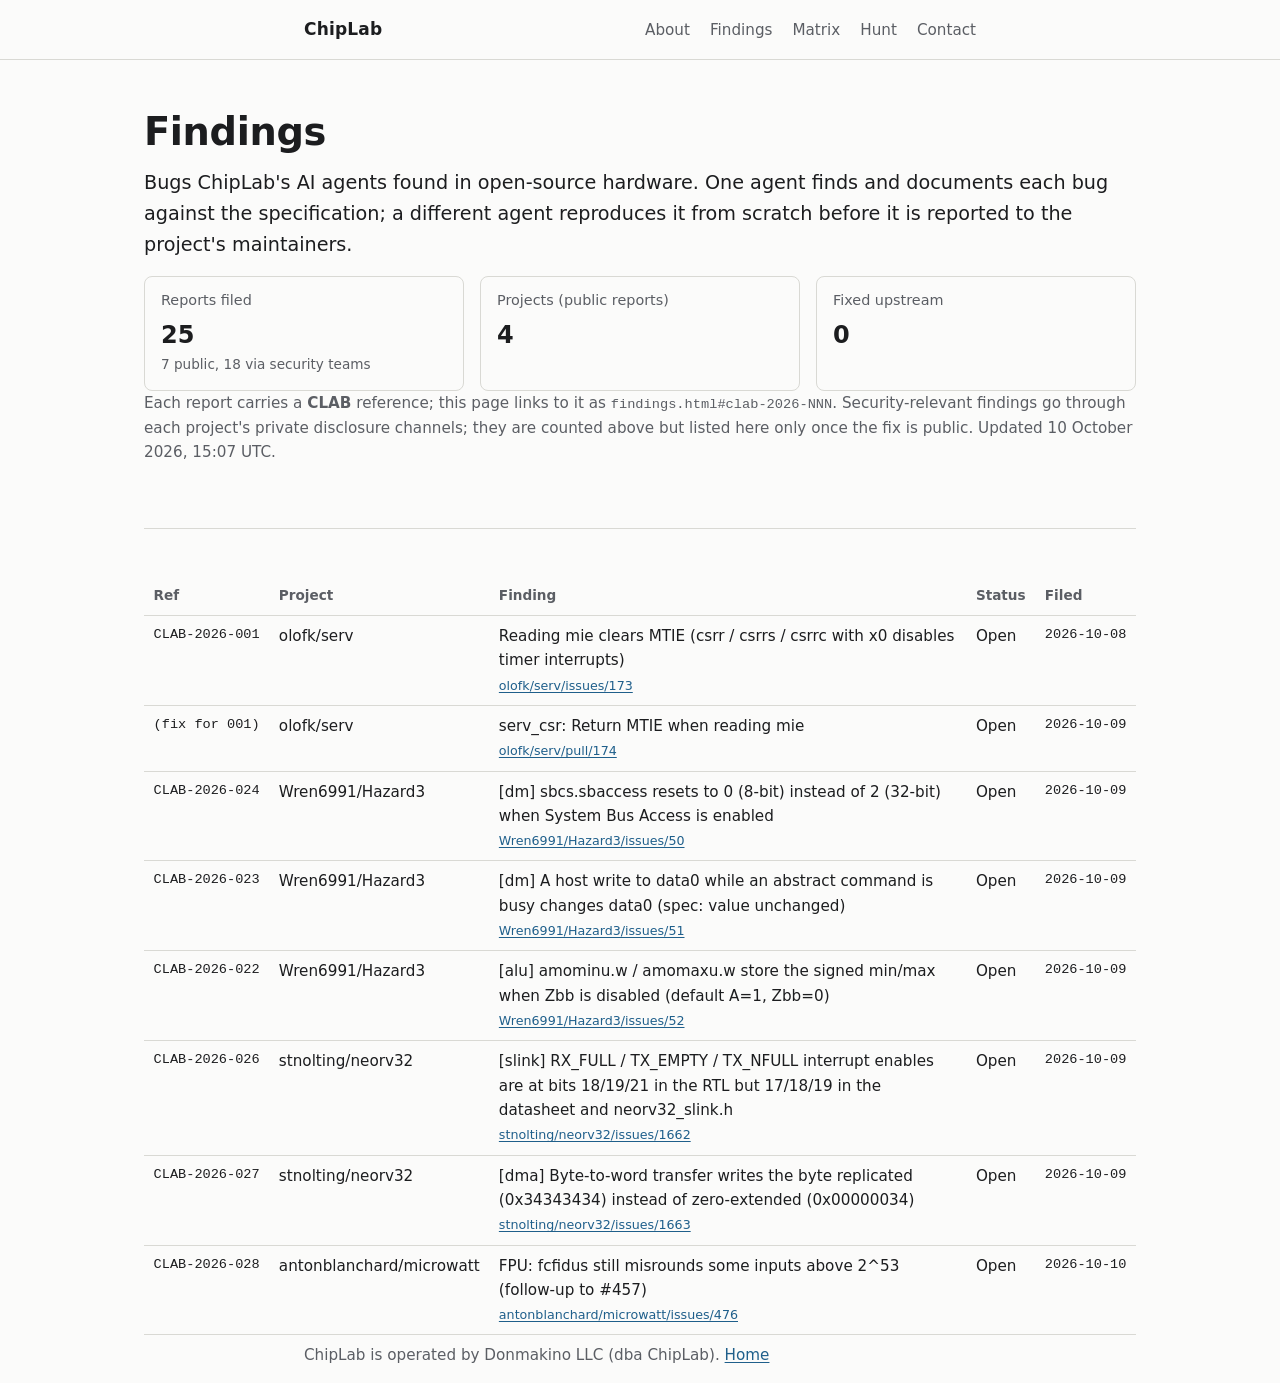
==== findings.html @ bf15de96 "Findings board: Microwatt fcfidus (CLAB-028) Co-Authored-By: Claude Opus 5.5 (1M context) <noreply@a" ====
<!doctype html>
<html lang="en">
<head>
  <meta charset="utf-8">
  <meta name="viewport" content="width=device-width, initial-scale=1">
  <meta name="color-scheme" content="light dark">
  <meta name="description" content="Bugs ChipLab's AI agents found in open-source hardware, each reproduced independently before it was reported.">
  <title>ChipLab findings</title>
  <link rel="stylesheet" href="style.css">
</head>
<body>
  <header class="site-header">
    <div class="wrap">
      <p class="brand"><a href="./">ChipLab</a></p>
      <nav aria-label="Sections">
        <a href="./#about">About</a>
        <a href="findings.html" aria-current="page">Findings</a>
        <a href="matrix.html">Matrix</a>
        <a href="hunt.html">Hunt</a>
        <a href="./#contact">Contact</a>
      </nav>
    </div>
  </header>
  <main class="wrap wide">
    <section class="intro">
      <h1>Findings</h1>
      <p class="lede">
        Bugs ChipLab's AI agents found in open-source hardware. One agent finds and documents each bug against the
        specification; a different agent reproduces it from scratch before it is reported to the project's maintainers.
      </p>
      <dl class="stats">
        <div><dt>Reports filed</dt><dd>25 <span>7 public, 18 via security teams</span></dd></div>
        <div><dt>Projects (public reports)</dt><dd>4</dd></div>
        <div><dt>Fixed upstream</dt><dd>0</dd></div>
      </dl>
      <p class="note">
        Each report carries a <strong>CLAB</strong> reference; this page links to it as
        <code>findings.html#clab-2026-NNN</code>. Security-relevant findings go through each project's private
        disclosure channels; they are counted above but listed here only once the fix is public. Updated 10 October 2026, 15:07 UTC.
      </p>
    </section>
    <section>
      <table class="findings">
        <thead><tr><th>Ref</th><th>Project</th><th>Finding</th><th>Status</th><th>Filed</th></tr></thead>
        <tbody>
          <tr id="clab-2026-001"><td class="ref">CLAB-2026-001</td><td>olofk/serv</td><td>Reading mie clears MTIE (csrr / csrrs / csrrc with x0 disables timer interrupts)<br><small><a href="https://github.com/olofk/serv/issues/173">olofk/serv/issues/173</a></small></td><td>Open</td><td class="date">2026-10-08</td></tr>
<tr id=""><td class="ref">(fix for 001)</td><td>olofk/serv</td><td>serv_csr: Return MTIE when reading mie<br><small><a href="https://github.com/olofk/serv/pull/174">olofk/serv/pull/174</a></small></td><td>Open</td><td class="date">2026-10-09</td></tr>
<tr id="clab-2026-024"><td class="ref">CLAB-2026-024</td><td>Wren6991/Hazard3</td><td>[dm] sbcs.sbaccess resets to 0 (8-bit) instead of 2 (32-bit) when System Bus Access is enabled<br><small><a href="https://github.com/Wren6991/Hazard3/issues/50">Wren6991/Hazard3/issues/50</a></small></td><td>Open</td><td class="date">2026-10-09</td></tr>
<tr id="clab-2026-023"><td class="ref">CLAB-2026-023</td><td>Wren6991/Hazard3</td><td>[dm] A host write to data0 while an abstract command is busy changes data0 (spec: value unchanged)<br><small><a href="https://github.com/Wren6991/Hazard3/issues/51">Wren6991/Hazard3/issues/51</a></small></td><td>Open</td><td class="date">2026-10-09</td></tr>
<tr id="clab-2026-022"><td class="ref">CLAB-2026-022</td><td>Wren6991/Hazard3</td><td>[alu] amominu.w / amomaxu.w store the signed min/max when Zbb is disabled (default A=1, Zbb=0)<br><small><a href="https://github.com/Wren6991/Hazard3/issues/52">Wren6991/Hazard3/issues/52</a></small></td><td>Open</td><td class="date">2026-10-09</td></tr>
<tr id="clab-2026-026"><td class="ref">CLAB-2026-026</td><td>stnolting/neorv32</td><td>[slink] RX_FULL / TX_EMPTY / TX_NFULL interrupt enables are at bits 18/19/21 in the RTL but 17/18/19 in the datasheet and neorv32_slink.h<br><small><a href="https://github.com/stnolting/neorv32/issues/1662">stnolting/neorv32/issues/1662</a></small></td><td>Open</td><td class="date">2026-10-09</td></tr>
<tr id="clab-2026-027"><td class="ref">CLAB-2026-027</td><td>stnolting/neorv32</td><td>[dma] Byte-to-word transfer writes the byte replicated (0x34343434) instead of zero-extended (0x00000034)<br><small><a href="https://github.com/stnolting/neorv32/issues/1663">stnolting/neorv32/issues/1663</a></small></td><td>Open</td><td class="date">2026-10-09</td></tr>
<tr id="clab-2026-028"><td class="ref">CLAB-2026-028</td><td>antonblanchard/microwatt</td><td>FPU: fcfidus still misrounds some inputs above 2^53 (follow-up to #457)<br><small><a href="https://github.com/antonblanchard/microwatt/issues/476">antonblanchard/microwatt/issues/476</a></small></td><td>Open</td><td class="date">2026-10-10</td></tr>
        </tbody>
      </table>
    </section>
  </main>
  <footer class="wrap"><p class="note">ChipLab is operated by Donmakino LLC (dba ChipLab). <a href="./">Home</a></p></footer>
</body>
</html>
---- style.css ----
:root {
  --bg: #fbfbfa;
  --surface: #f1f1ee;
  --text: #1c1d1f;
  --muted: #5b5e64;
  --line: #d9d9d4;
  --accent: #1f5f8b;
  --measure: 44rem;
  /* Conformance matrix status colours: text / chip fill / chip border / mark (strip, dot, card edge) */
  --track: #dde7ef;
  --ok-fg: #1d5c2b; --ok-bg: #e4f1e5; --ok-bd: #b3d7ba; --ok: #2f8a43;
  --kn-fg: #1f4e72; --kn-bg: #e3edf5; --kn-bd: #b6cfe3; --kn: #2f6f9f;
  --nw-fg: #76470a; --nw-bg: #faeacc; --nw-bd: #e8c37e; --nw: #c07a12;
  --vf-fg: #4a3d7a; --vf-bg: #ebe8f4; --vf-bd: #c5bde2; --vf: #7a68b8;
  color-scheme: light dark;
}

@media (prefers-color-scheme: dark) {
  :root {
    --bg: #141517;
    --surface: #1e2023;
    --text: #e6e6e3;
    --muted: #a2a5ab;
    --line: #34373c;
    --accent: #7db7e0;
    --track: #26323d;
    --ok-fg: #a3dcae; --ok-bg: #16301c; --ok-bd: #2f5c38; --ok: #5fbf73;
    --kn-fg: #a8cdea; --kn-bg: #16293a; --kn-bd: #2e4f69; --kn: #6aa8d8;
    --nw-fg: #f2c97f; --nw-bg: #36270e; --nw-bd: #6b4d1b; --nw: #e0a543;
    --vf-fg: #c7bcf0; --vf-bg: #252139; --vf-bd: #4a4170; --vf: #a595e0;
  }
}

*,
*::before,
*::after {
  box-sizing: border-box;
}

html {
  -webkit-text-size-adjust: 100%;
  scroll-behavior: smooth;
}

body {
  margin: 0;
  background: var(--bg);
  color: var(--text);
  font-family: system-ui, -apple-system, "Segoe UI", Roboto, "Helvetica Neue", Arial, sans-serif;
  font-size: 1.0625rem;
  line-height: 1.6;
}

.wrap {
  max-width: var(--measure);
  margin: 0 auto;
  padding: 0 1rem;
}

a {
  color: var(--accent);
  text-underline-offset: 0.15em;
}

a:focus-visible {
  outline: 2px solid var(--accent);
  outline-offset: 2px;
}

code {
  font-family: ui-monospace, SFMono-Regular, Menlo, Consolas, monospace;
  font-size: 0.9em;
}

/* Header */
.site-header {
  border-bottom: 1px solid var(--line);
}

.site-header .wrap {
  display: flex;
  flex-wrap: wrap;
  align-items: baseline;
  justify-content: space-between;
  gap: 0.5rem 1.5rem;
  padding-top: 1rem;
  padding-bottom: 1rem;
}

.brand {
  margin: 0;
  font-weight: 700;
  letter-spacing: 0.01em;
}

nav {
  display: flex;
  flex-wrap: wrap;
  gap: 0.25rem 1.25rem;
  font-size: 0.95rem;
}

nav a {
  color: var(--muted);
  text-decoration: none;
}

nav a:hover {
  color: var(--text);
}

/* Sections */
section {
  padding: 3rem 0 0.5rem;
  scroll-margin-top: 1rem;
}

section + section {
  border-top: 1px solid var(--line);
  margin-top: 2.5rem;
}

h1,
h2,
h3 {
  line-height: 1.25;
  margin: 0 0 0.75rem;
}

h1 {
  font-size: clamp(1.75rem, 5vw, 2.4rem);
  letter-spacing: -0.01em;
}

h2 {
  font-size: 1.5rem;
}

h3 {
  font-size: 1.1rem;
}

p {
  margin: 0 0 1rem;
}

.lede {
  font-size: 1.2rem;
}

.subhead {
  margin-top: 2.25rem;
}

.note {
  color: var(--muted);
  font-size: 0.95rem;
}

/* Process steps */
.steps {
  list-style: none;
  counter-reset: step;
  margin: 1.5rem 0 0;
  padding: 0;
  display: grid;
  gap: 1rem;
}

.steps li {
  counter-increment: step;
  position: relative;
  padding: 1rem 1.25rem 0.25rem 3.25rem;
  background: var(--surface);
  border-radius: 8px;
}

.steps li::before {
  content: counter(step);
  position: absolute;
  left: 1.1rem;
  top: 1rem;
  width: 1.5rem;
  height: 1.5rem;
  border-radius: 50%;
  border: 1px solid var(--accent);
  color: var(--accent);
  font-size: 0.85rem;
  font-weight: 600;
  line-height: 1.4rem;
  text-align: center;
}

.steps h3 {
  margin-bottom: 0.35rem;
}

/* Numbers */
.stats {
  display: grid;
  grid-template-columns: repeat(auto-fit, minmax(13rem, 1fr));
  gap: 1rem;
  margin: 1rem 0 0;
}

.stats div {
  border: 1px solid var(--line);
  border-radius: 8px;
  padding: 0.85rem 1rem;
}

.stats dt {
  color: var(--muted);
  font-size: 0.9rem;
  line-height: 1.35;
}

.stats dd {
  margin: 0.35rem 0 0;
  font-size: 1.5rem;
  font-weight: 650;
  font-variant-numeric: tabular-nums;
}

.stats dd span {
  display: block;
  color: var(--muted);
  font-size: 0.85rem;
  font-weight: 400;
}

/* What the reviews catch */
.caught {
  width: 100%;
  border-collapse: collapse;
  margin: 0.5rem 0 1.25rem;
  font-size: 0.97rem;
}

.caught th,
.caught td {
  text-align: left;
  vertical-align: top;
  padding: 0.6rem 0.5rem 0.6rem 0;
  border-bottom: 1px solid var(--line);
}

.caught th {
  color: var(--muted);
  font-weight: 500;
  font-size: 0.9rem;
}

.caught .num {
  text-align: right;
  white-space: nowrap;
  padding-right: 0;
  padding-left: 1rem;
  font-variant-numeric: tabular-nums;
}

/* Footer */
.site-footer {
  border-top: 1px solid var(--line);
  margin-top: 3rem;
}

.site-footer p {
  color: var(--muted);
  font-size: 0.9rem;
  padding: 1.25rem 0;
  margin: 0;
}

/* Findings board (10-09) */
.wrap.wide { max-width: 64rem; }
.brand a { color: inherit; text-decoration: none; }
table.findings { width: 100%; border-collapse: collapse; font-size: 0.95rem; }
table.findings th, table.findings td { text-align: left; vertical-align: top; padding: 0.5rem 0.6rem; border-bottom: 1px solid var(--line); }
table.findings th { color: var(--muted); font-weight: 600; font-size: 0.85rem; }
table.findings td.ref, table.findings td.date { white-space: nowrap; font-family: ui-monospace, SFMono-Regular, Menlo, Consolas, monospace; font-size: 0.85rem; }
table.findings tr:target { background: var(--surface); }
table.findings small { color: var(--muted); }
.badge { display: inline-block; font-size: 0.72rem; font-weight: 600; padding: 0 0.4rem; border-radius: 0.6rem; border: 1px solid var(--accent); color: var(--accent); }
@media (max-width: 40rem) { table.findings td.date, table.findings th:last-child { display: none; } }
.scroll { overflow-x: auto; }
table.findings td.num { text-align: right; font-variant-numeric: tabular-nums; white-space: nowrap; }
.muted { color: var(--muted); }

/* Conformance matrix (10-10). Scoped to matrix.html; no JavaScript. */
.matrix-page .stats { grid-template-columns: repeat(auto-fit, minmax(9rem, 1fr)); }
.status-summary { margin: 1.25rem 0 0; }
.strip { display: flex; gap: 2px; height: 0.75rem; }
.strip .seg { flex: 1; border-radius: 2px; }
.strip .seg:first-child { border-radius: 4px 2px 2px 4px; }
.strip .seg:last-child { border-radius: 2px 4px 4px 2px; }
.status-key { list-style: none; display: flex; flex-wrap: wrap; gap: 0.25rem 1.25rem; margin: 0.6rem 0 0; padding: 0; font-size: 0.95rem; color: var(--muted); }
.status-key strong { color: var(--text); font-variant-numeric: tabular-nums; }
.dot { display: inline-block; width: 0.65rem; height: 0.65rem; border-radius: 50%; margin-right: 0.4rem; vertical-align: 0.05em; }
.st-clean.seg, .st-clean.dot { background: var(--ok); }
.st-known.seg, .st-known.dot { background: var(--kn); }
.st-new.seg, .st-new.dot { background: var(--nw); }
.st-verify.seg, .st-verify.dot, .st-untriaged.seg, .st-untriaged.dot { background: var(--vf); }
.caveat { margin: 1.5rem 0 0; padding: 0.75rem 1rem; background: var(--surface); border-left: 3px solid var(--accent); border-radius: 0 6px 6px 0; font-size: 0.95rem; }

.chip { display: inline-block; max-width: 100%; font-size: 0.8rem; font-weight: 600; line-height: 1.45; padding: 0.05rem 0.55rem; border-radius: 0.8rem; border: 1px solid; text-decoration: none; }
.chip.clean { color: var(--ok-fg); background: var(--ok-bg); border-color: var(--ok-bd); }
.chip.clean::before { content: "\2713\00a0"; }
.chip.known { color: var(--kn-fg); background: var(--kn-bg); border-color: var(--kn-bd); }
a.chip.known::after { content: "\00a0\2197"; }
a.chip:hover { text-decoration: underline; }
a.chip:focus-visible { outline: 2px solid var(--accent); outline-offset: 2px; }
.chip.new { color: var(--nw-fg); background: var(--nw-bg); border-color: var(--nw-bd); }
.chip.verify { color: var(--vf-fg); background: var(--vf-bg); border-color: var(--vf-bd); border-style: dashed; }
.c-dev { min-width: 13rem; }
.cause { display: block; }
.cause + .cause { margin-top: 0.3rem; }
.cause small { color: var(--muted); }

.legend-title { font-size: 1rem; margin: 0.25rem 0 0.5rem; }
.legend { display: grid; grid-template-columns: repeat(auto-fit, minmax(24rem, 1fr)); gap: 0.45rem 2rem; margin: 0 0 1.75rem; font-size: 0.9rem; }
.legend div { display: grid; grid-template-columns: 8rem 1fr; gap: 0.75rem; align-items: baseline; }
.legend dt { font-weight: 600; font-size: 0.85rem; }
.legend dd { margin: 0; color: var(--muted); }

table.matrix { width: 100%; border-collapse: collapse; font-size: 0.9rem; }
table.matrix caption { text-align: left; color: var(--muted); font-size: 0.85rem; padding-bottom: 0.4rem; }
table.matrix th, table.matrix td { text-align: left; vertical-align: top; padding: 0.65rem 0.6rem; border-bottom: 1px solid var(--line); }
table.matrix thead th { color: var(--muted); font-weight: 600; font-size: 0.8rem; white-space: nowrap; vertical-align: bottom; border-bottom-width: 2px; }
table.matrix thead th a { text-decoration: none; }
table.matrix tbody th { font-weight: 600; }
table.matrix tbody tr:hover, table.matrix tbody tr:target { background: var(--surface); }
table.matrix .num { text-align: right; font-variant-numeric: tabular-nums; white-space: nowrap; }
table.matrix .c-skip { color: var(--muted); }
table.matrix .c-other { color: var(--muted); font-size: 0.85rem; }
.c-core a { white-space: nowrap; }
.c-core .sha, .c-isa code { display: block; color: var(--muted); font-weight: 400; font-size: 0.78rem; }
.c-isa { min-width: 9rem; max-width: 14rem; overflow-wrap: anywhere; }
.rate { display: flex; align-items: center; gap: 0.5rem; }
.meter { flex: 0 0 4.5rem; height: 0.5rem; border-radius: 4px; background: var(--track); overflow: hidden; }
.meter span { display: block; height: 100%; background: var(--accent); border-radius: 4px; }
.pct { font-variant-numeric: tabular-nums; font-weight: 600; white-space: nowrap; }

@media (forced-colors: active) {
  .meter { border: 1px solid CanvasText; }
  .meter span { forced-color-adjust: none; background: Highlight; }
}

/* Phones: each core becomes a card; the table's own scroll container stays as a fallback. */
@media (max-width: 40rem) {
  .matrix-page .stats { grid-template-columns: repeat(3, 1fr); gap: 0.5rem; }
  .matrix-page .stats div { padding: 0.6rem 0.65rem; }
  .matrix-page .stats dd { font-size: 1.25rem; }
  .legend { grid-template-columns: 1fr; }
  .legend div { grid-template-columns: 7.5rem 1fr; gap: 0.5rem; }
  .status-key { flex-direction: column; gap: 0.15rem; }
  table.matrix, table.matrix tbody { display: block; }
  table.matrix caption { display: block; }
  table.matrix thead { position: absolute; width: 1px; height: 1px; overflow: hidden; clip: rect(0 0 0 0); white-space: nowrap; }
  table.matrix tbody tr { display: grid; grid-template-columns: repeat(3, 1fr); gap: 0.45rem 0.75rem;
    grid-template-areas: "core core core" "isa isa isa" "rate rate rate" "pass fail skip" "dev dev dev" "other other other"; padding: 0.8rem 0.9rem; margin-bottom: 0.75rem; border: 1px solid var(--line); border-left: 4px solid var(--vf); border-radius: 8px; }
  table.matrix tbody tr.st-clean { border-left-color: var(--ok); }
  table.matrix tbody tr.st-known { border-left-color: var(--kn); }
  table.matrix tbody tr.st-new { border-left-color: var(--nw); }
  table.matrix tbody tr:hover { background: none; }
  table.matrix tbody th, table.matrix tbody td, table.matrix tbody td.num { display: block; padding: 0; border: 0; text-align: left; }
  table.matrix tbody td::before { content: attr(data-label); display: block; color: var(--muted); font-size: 0.75rem; font-weight: 600; }
  .c-core { grid-area: core; } .c-isa { grid-area: isa; } .c-rate { grid-area: rate; } .c-pass { grid-area: pass; }
  .c-fail { grid-area: fail; } .c-skip { grid-area: skip; } .c-dev { grid-area: dev; min-width: 0; } .c-other { grid-area: other; }
  .c-core { font-size: 1.05rem; }
  .c-core .sha { display: inline; margin-left: 0.35rem; }
  .c-isa { max-width: none; }
  .meter { flex: 1 1 auto; }
}
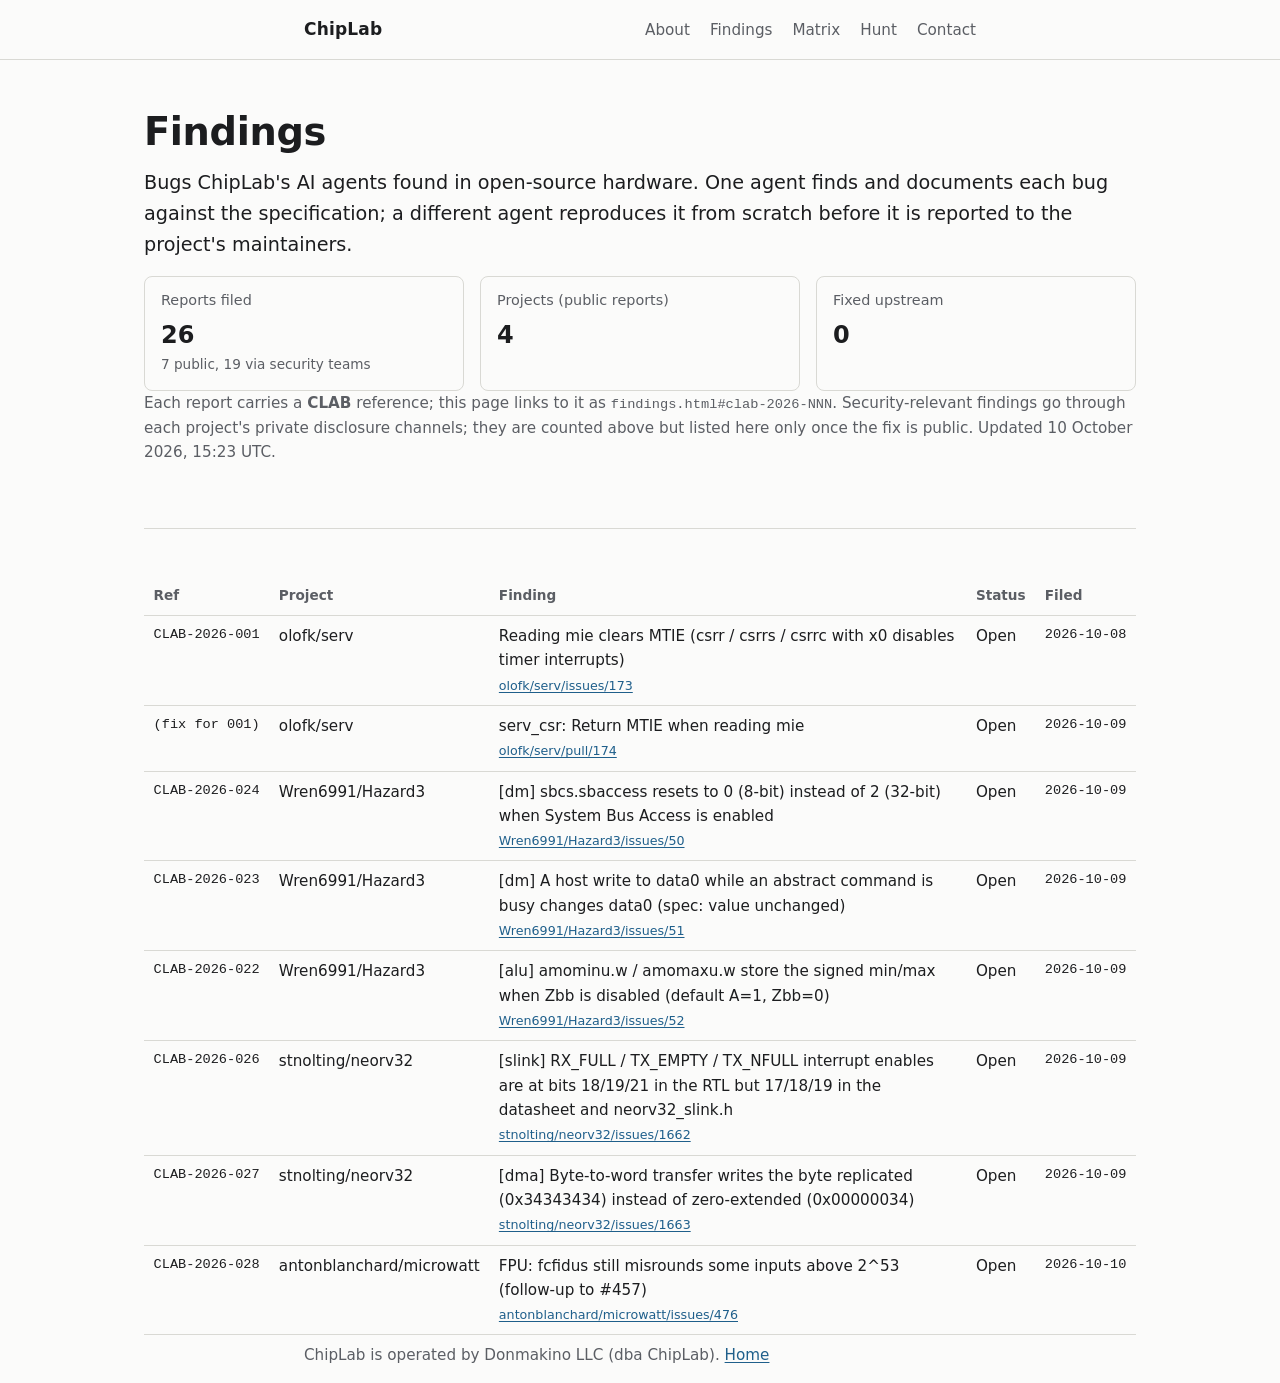
==== commit d23efe23: "findings: CLAB-029 Co-Authored-By: Claude Opus 5.5 (1M context) <noreply@anthropic.com> Claude-Sessi" ====
--- a/findings.html
+++ b/findings.html
@@ -29,14 +29,14 @@
         specification; a different agent reproduces it from scratch before it is reported to the project's maintainers.
       </p>
       <dl class="stats">
-        <div><dt>Reports filed</dt><dd>25 <span>7 public, 18 via security teams</span></dd></div>
+        <div><dt>Reports filed</dt><dd>26 <span>7 public, 19 via security teams</span></dd></div>
         <div><dt>Projects (public reports)</dt><dd>4</dd></div>
         <div><dt>Fixed upstream</dt><dd>0</dd></div>
       </dl>
       <p class="note">
         Each report carries a <strong>CLAB</strong> reference; this page links to it as
         <code>findings.html#clab-2026-NNN</code>. Security-relevant findings go through each project's private
-        disclosure channels; they are counted above but listed here only once the fix is public. Updated 10 October 2026, 15:07 UTC.
+        disclosure channels; they are counted above but listed here only once the fix is public. Updated 10 October 2026, 15:23 UTC.
       </p>
     </section>
     <section>
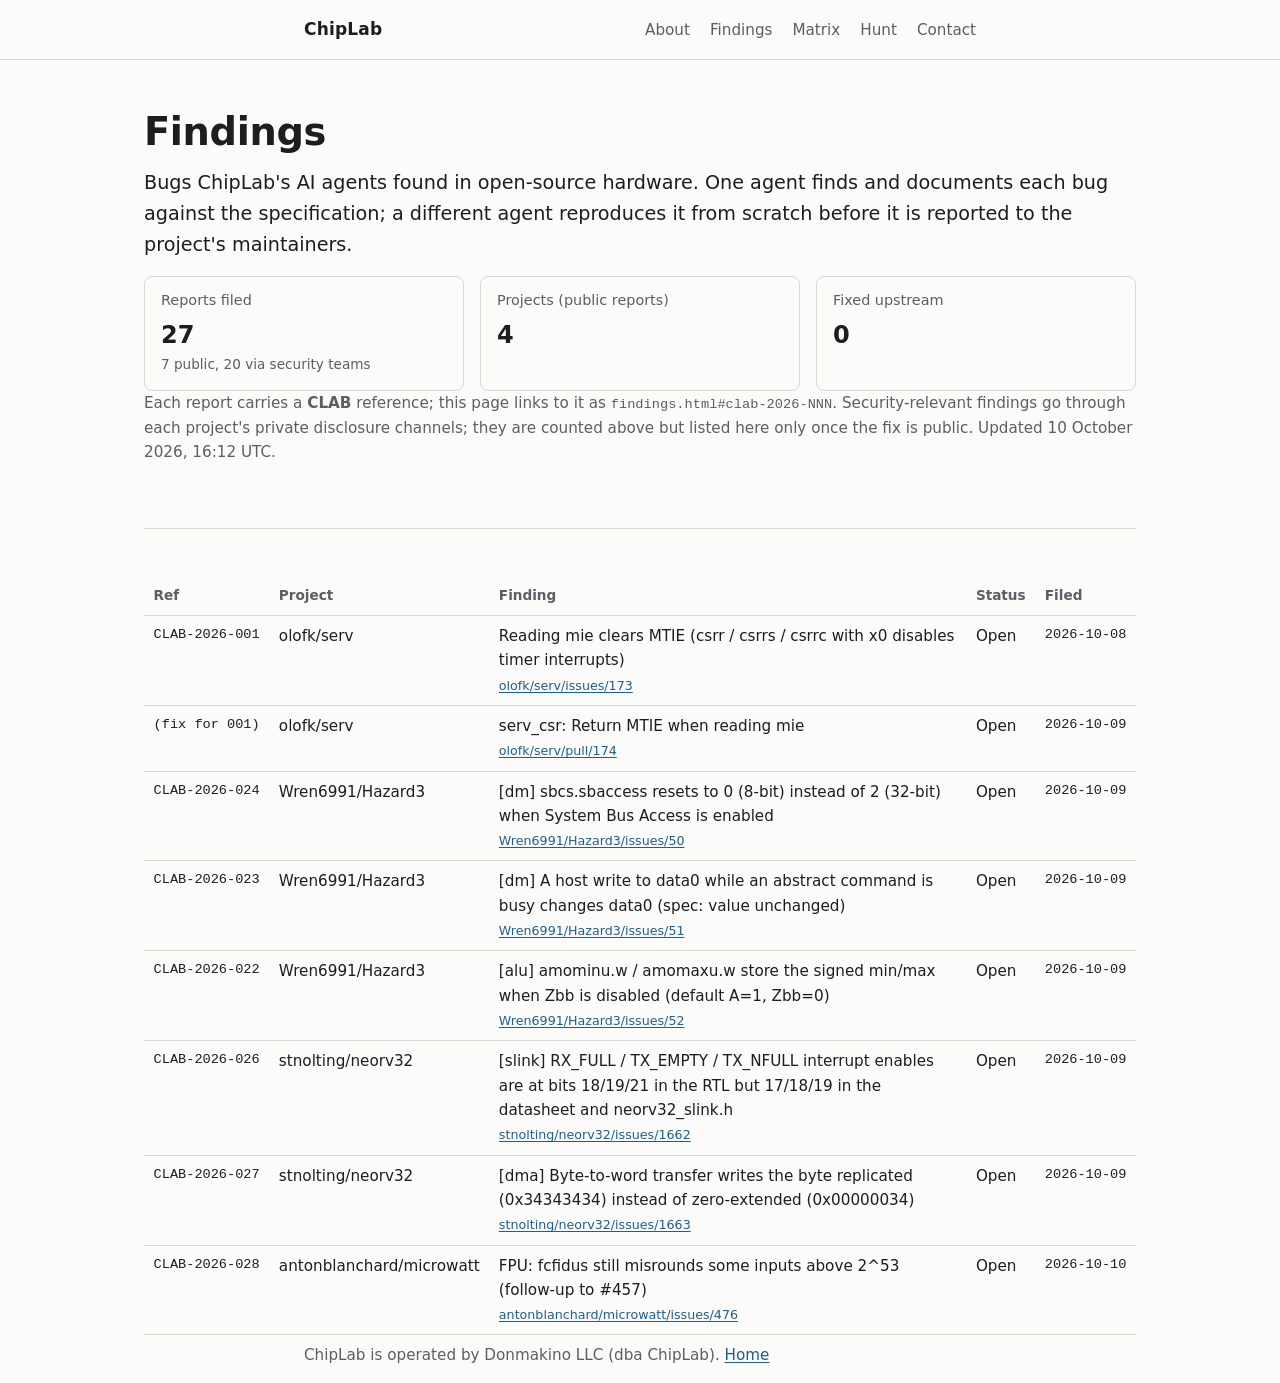
==== commit 3faba800: "findings: CLAB-018 Co-Authored-By: Claude Opus 5.5 (1M context) <noreply@anthropic.com> Claude-Sessi" ====
--- a/findings.html
+++ b/findings.html
@@ -29,14 +29,14 @@
         specification; a different agent reproduces it from scratch before it is reported to the project's maintainers.
       </p>
       <dl class="stats">
-        <div><dt>Reports filed</dt><dd>26 <span>7 public, 19 via security teams</span></dd></div>
+        <div><dt>Reports filed</dt><dd>27 <span>7 public, 20 via security teams</span></dd></div>
         <div><dt>Projects (public reports)</dt><dd>4</dd></div>
         <div><dt>Fixed upstream</dt><dd>0</dd></div>
       </dl>
       <p class="note">
         Each report carries a <strong>CLAB</strong> reference; this page links to it as
         <code>findings.html#clab-2026-NNN</code>. Security-relevant findings go through each project's private
-        disclosure channels; they are counted above but listed here only once the fix is public. Updated 10 October 2026, 15:23 UTC.
+        disclosure channels; they are counted above but listed here only once the fix is public. Updated 10 October 2026, 16:12 UTC.
       </p>
     </section>
     <section>
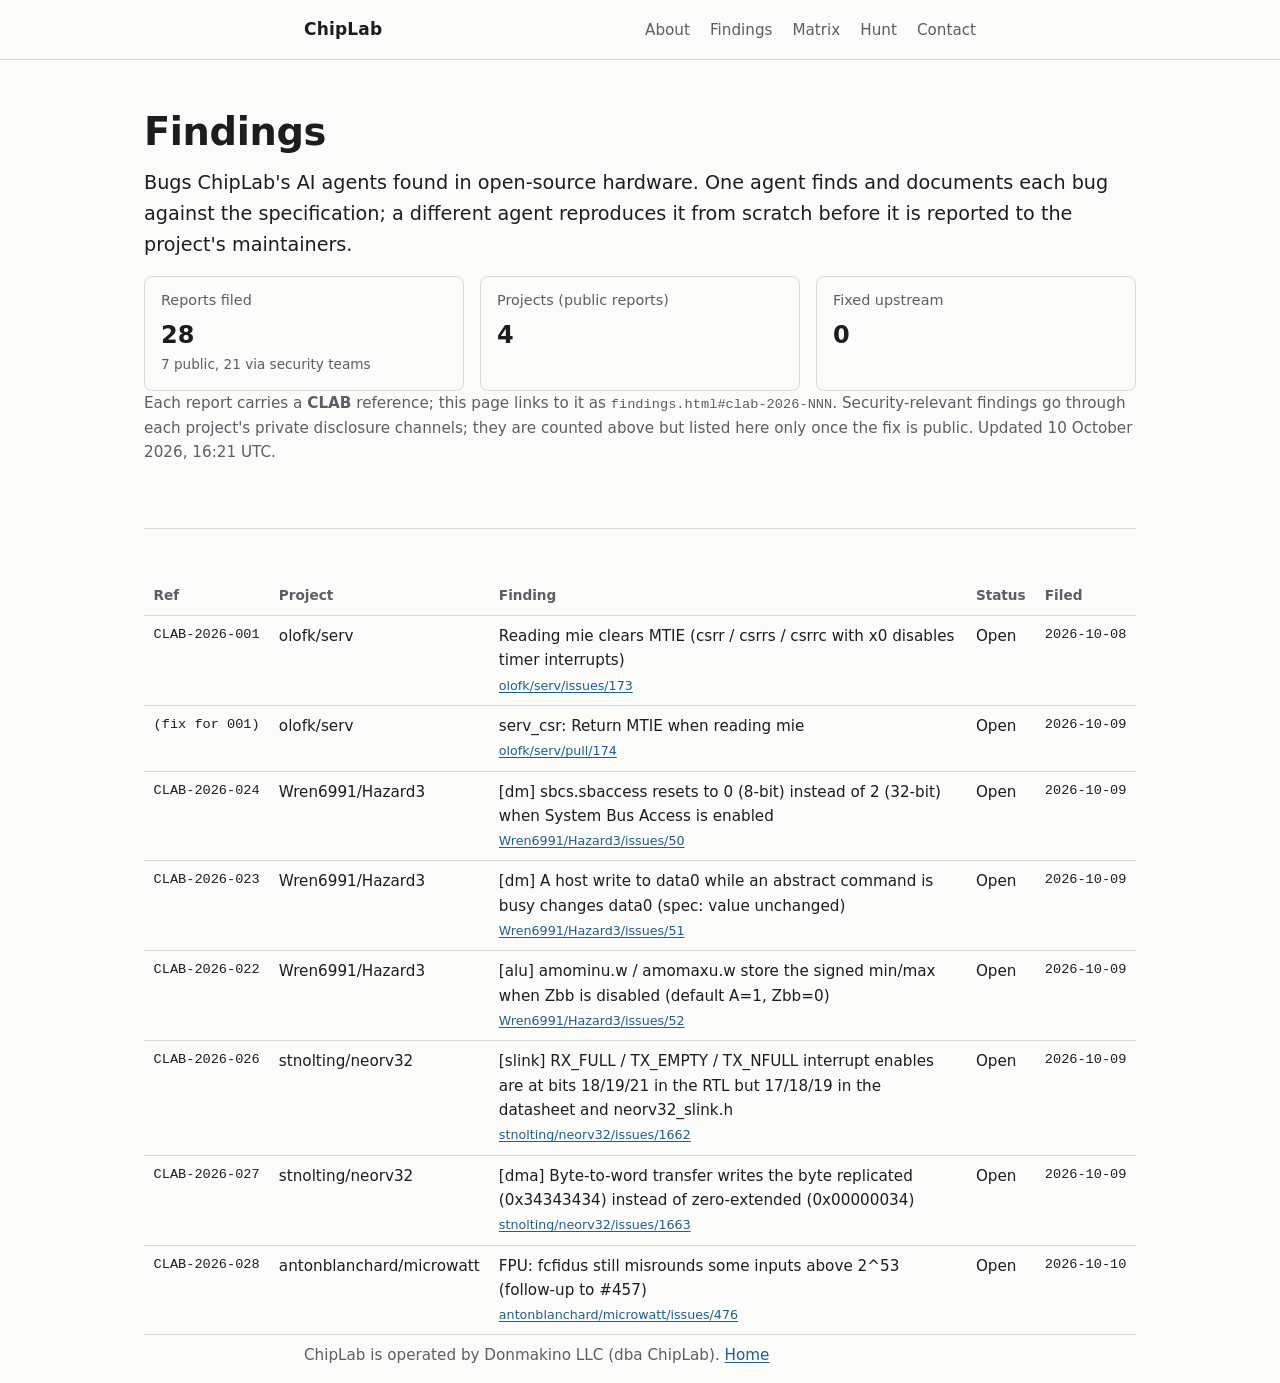
==== commit fd16209c: "findings: CLAB-016 Co-Authored-By: Claude Opus 5.5 (1M context) <noreply@anthropic.com> Claude-Sessi" ====
--- a/findings.html
+++ b/findings.html
@@ -29,14 +29,14 @@
         specification; a different agent reproduces it from scratch before it is reported to the project's maintainers.
       </p>
       <dl class="stats">
-        <div><dt>Reports filed</dt><dd>27 <span>7 public, 20 via security teams</span></dd></div>
+        <div><dt>Reports filed</dt><dd>28 <span>7 public, 21 via security teams</span></dd></div>
         <div><dt>Projects (public reports)</dt><dd>4</dd></div>
         <div><dt>Fixed upstream</dt><dd>0</dd></div>
       </dl>
       <p class="note">
         Each report carries a <strong>CLAB</strong> reference; this page links to it as
         <code>findings.html#clab-2026-NNN</code>. Security-relevant findings go through each project's private
-        disclosure channels; they are counted above but listed here only once the fix is public. Updated 10 October 2026, 16:12 UTC.
+        disclosure channels; they are counted above but listed here only once the fix is public. Updated 10 October 2026, 16:21 UTC.
       </p>
     </section>
     <section>
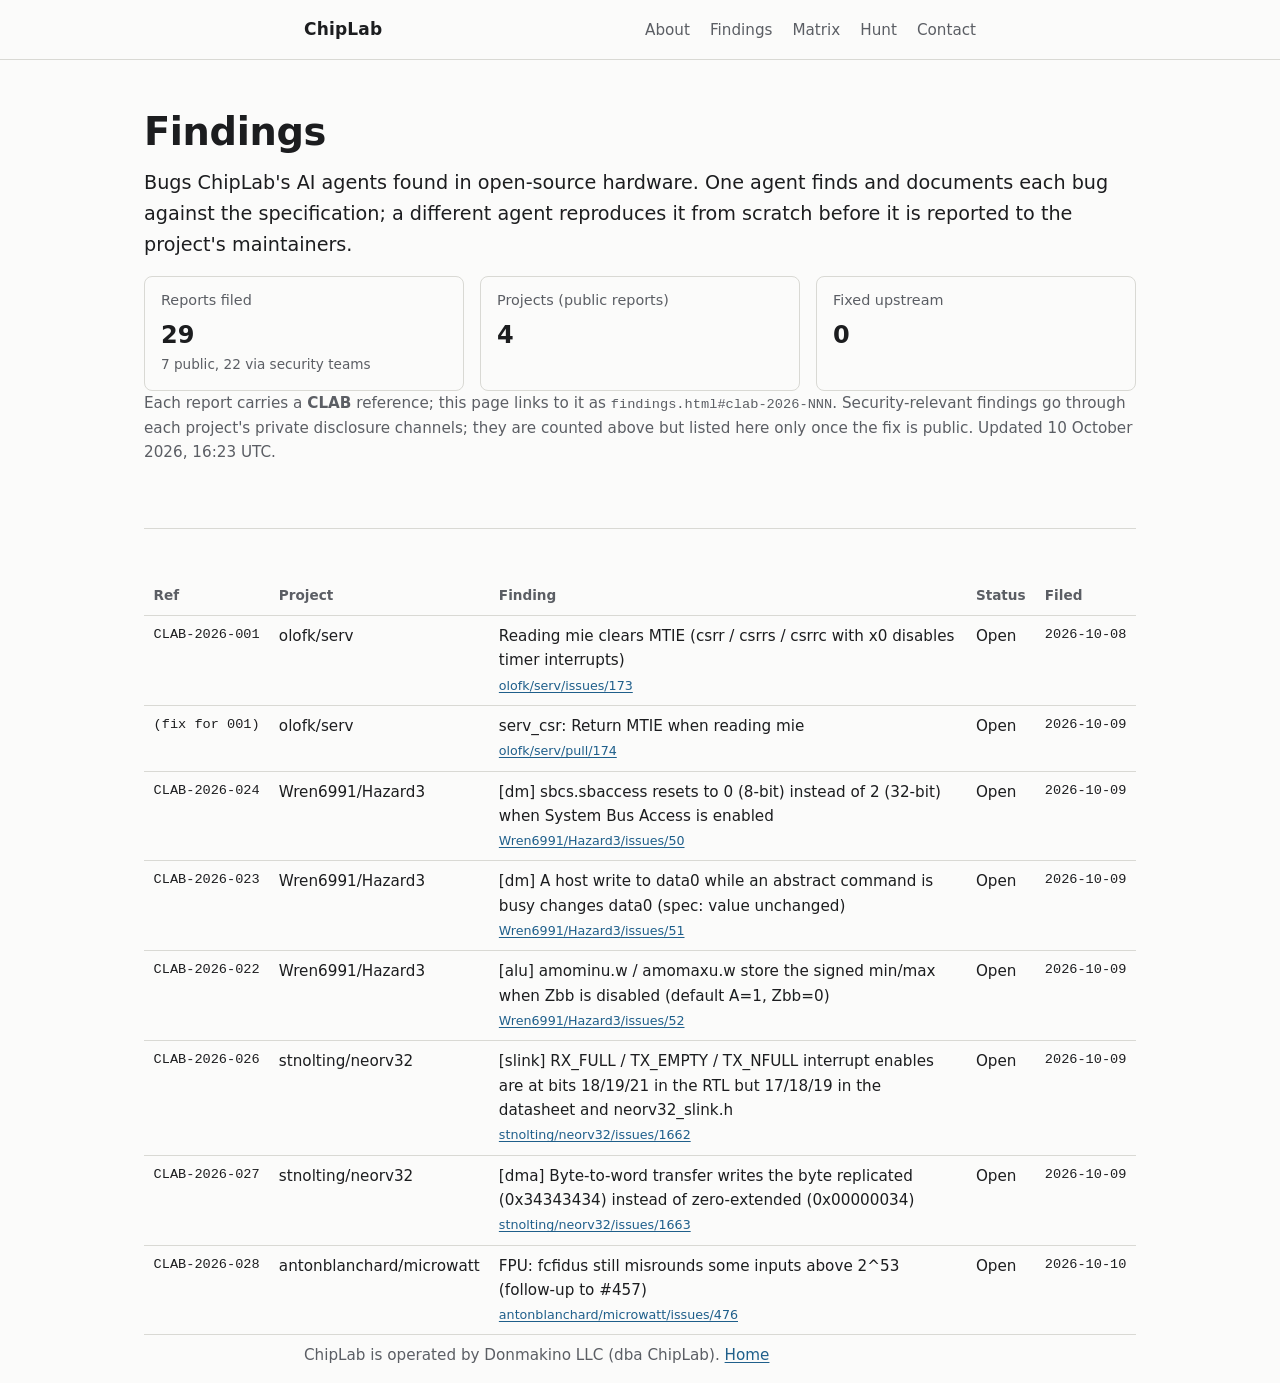
==== commit 5a3a0fb7: "findings: CLAB-017 Co-Authored-By: Claude Opus 5.5 (1M context) <noreply@anthropic.com> Claude-Sessi" ====
--- a/findings.html
+++ b/findings.html
@@ -29,14 +29,14 @@
         specification; a different agent reproduces it from scratch before it is reported to the project's maintainers.
       </p>
       <dl class="stats">
-        <div><dt>Reports filed</dt><dd>28 <span>7 public, 21 via security teams</span></dd></div>
+        <div><dt>Reports filed</dt><dd>29 <span>7 public, 22 via security teams</span></dd></div>
         <div><dt>Projects (public reports)</dt><dd>4</dd></div>
         <div><dt>Fixed upstream</dt><dd>0</dd></div>
       </dl>
       <p class="note">
         Each report carries a <strong>CLAB</strong> reference; this page links to it as
         <code>findings.html#clab-2026-NNN</code>. Security-relevant findings go through each project's private
-        disclosure channels; they are counted above but listed here only once the fix is public. Updated 10 October 2026, 16:21 UTC.
+        disclosure channels; they are counted above but listed here only once the fix is public. Updated 10 October 2026, 16:23 UTC.
       </p>
     </section>
     <section>
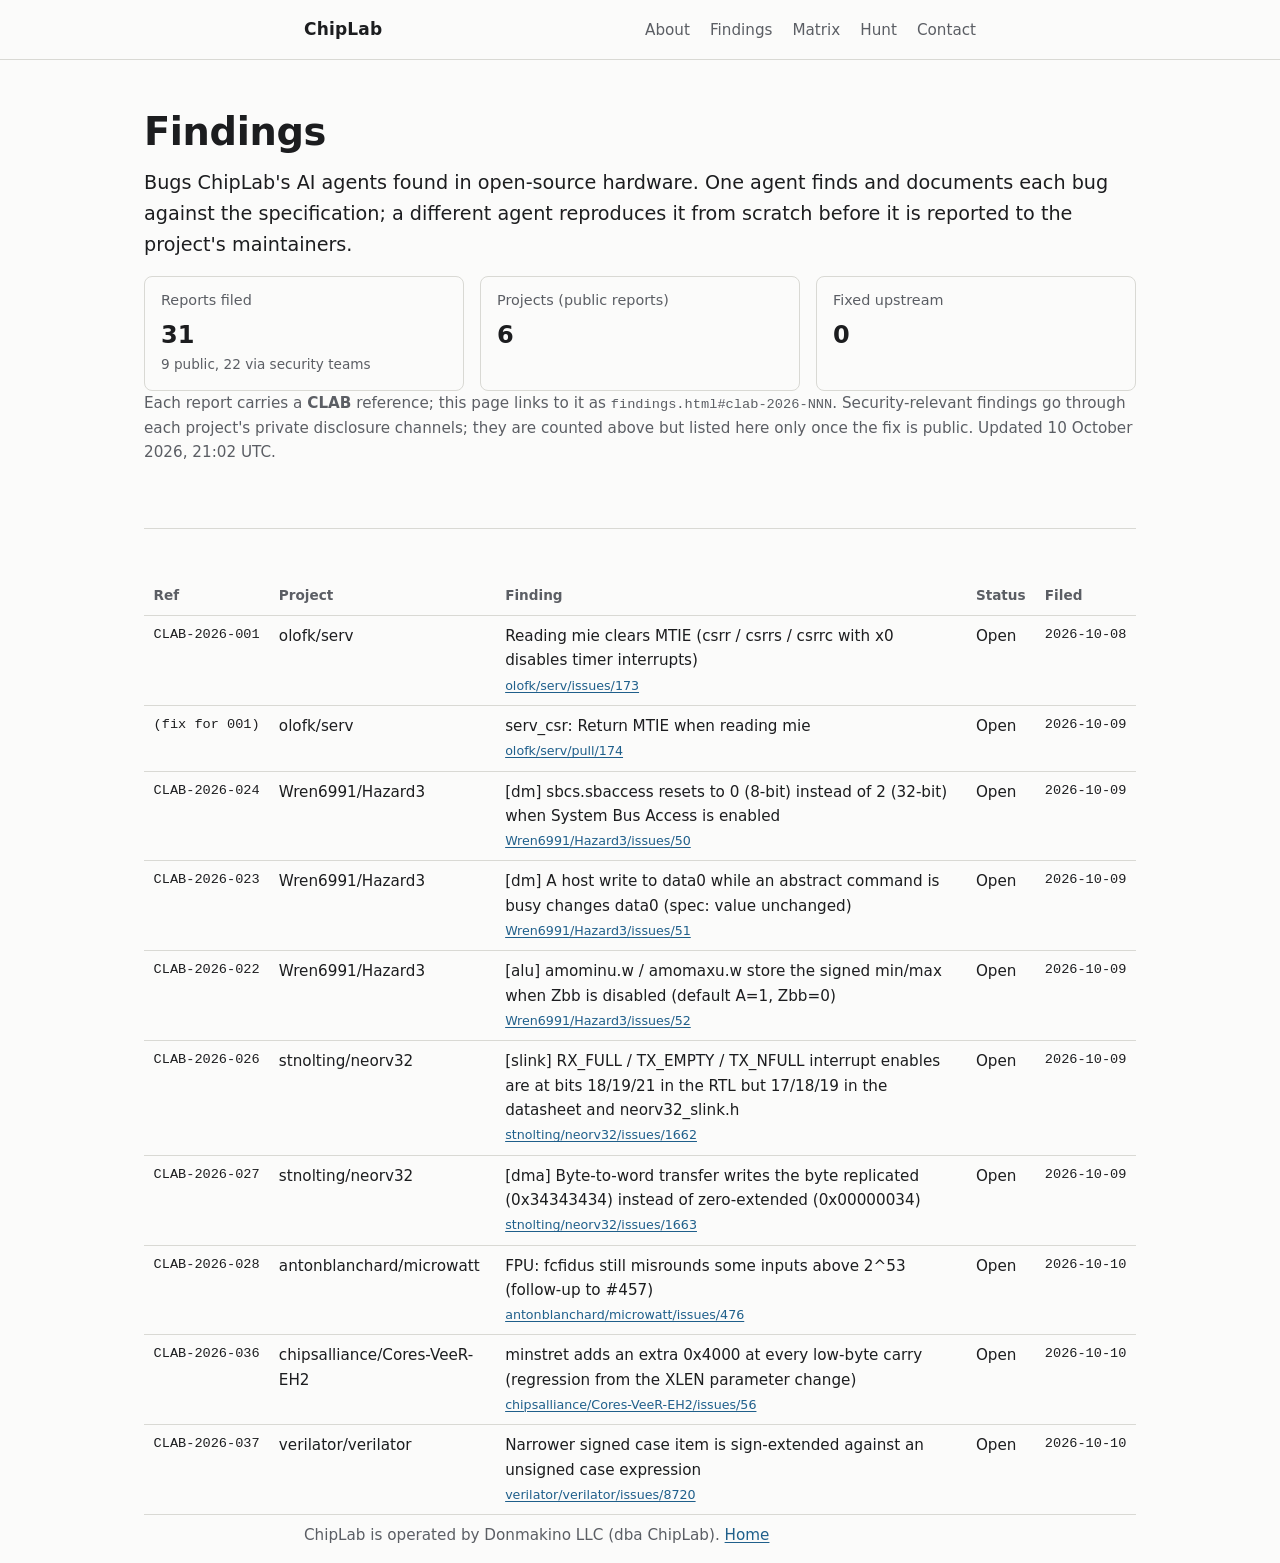
==== commit 40a7552c: "findings: CLAB-036, 037 Co-Authored-By: Claude Opus 5.5 (1M context) <noreply@anthropic.com> Claude-" ====
--- a/findings.html
+++ b/findings.html
@@ -29,14 +29,14 @@
         specification; a different agent reproduces it from scratch before it is reported to the project's maintainers.
       </p>
       <dl class="stats">
-        <div><dt>Reports filed</dt><dd>29 <span>7 public, 22 via security teams</span></dd></div>
-        <div><dt>Projects (public reports)</dt><dd>4</dd></div>
+        <div><dt>Reports filed</dt><dd>31 <span>9 public, 22 via security teams</span></dd></div>
+        <div><dt>Projects (public reports)</dt><dd>6</dd></div>
         <div><dt>Fixed upstream</dt><dd>0</dd></div>
       </dl>
       <p class="note">
         Each report carries a <strong>CLAB</strong> reference; this page links to it as
         <code>findings.html#clab-2026-NNN</code>. Security-relevant findings go through each project's private
-        disclosure channels; they are counted above but listed here only once the fix is public. Updated 10 October 2026, 16:23 UTC.
+        disclosure channels; they are counted above but listed here only once the fix is public. Updated 10 October 2026, 21:02 UTC.
       </p>
     </section>
     <section>
@@ -51,6 +51,8 @@
 <tr id="clab-2026-026"><td class="ref">CLAB-2026-026</td><td>stnolting/neorv32</td><td>[slink] RX_FULL / TX_EMPTY / TX_NFULL interrupt enables are at bits 18/19/21 in the RTL but 17/18/19 in the datasheet and neorv32_slink.h<br><small><a href="https://github.com/stnolting/neorv32/issues/1662">stnolting/neorv32/issues/1662</a></small></td><td>Open</td><td class="date">2026-10-09</td></tr>
 <tr id="clab-2026-027"><td class="ref">CLAB-2026-027</td><td>stnolting/neorv32</td><td>[dma] Byte-to-word transfer writes the byte replicated (0x34343434) instead of zero-extended (0x00000034)<br><small><a href="https://github.com/stnolting/neorv32/issues/1663">stnolting/neorv32/issues/1663</a></small></td><td>Open</td><td class="date">2026-10-09</td></tr>
 <tr id="clab-2026-028"><td class="ref">CLAB-2026-028</td><td>antonblanchard/microwatt</td><td>FPU: fcfidus still misrounds some inputs above 2^53 (follow-up to #457)<br><small><a href="https://github.com/antonblanchard/microwatt/issues/476">antonblanchard/microwatt/issues/476</a></small></td><td>Open</td><td class="date">2026-10-10</td></tr>
+<tr id="clab-2026-036"><td class="ref">CLAB-2026-036</td><td>chipsalliance/Cores-VeeR-EH2</td><td>minstret adds an extra 0x4000 at every low-byte carry (regression from the XLEN parameter change)<br><small><a href="https://github.com/chipsalliance/Cores-VeeR-EH2/issues/56">chipsalliance/Cores-VeeR-EH2/issues/56</a></small></td><td>Open</td><td class="date">2026-10-10</td></tr>
+<tr id="clab-2026-037"><td class="ref">CLAB-2026-037</td><td>verilator/verilator</td><td>Narrower signed case item is sign-extended against an unsigned case expression<br><small><a href="https://github.com/verilator/verilator/issues/8720">verilator/verilator/issues/8720</a></small></td><td>Open</td><td class="date">2026-10-10</td></tr>
         </tbody>
       </table>
     </section>
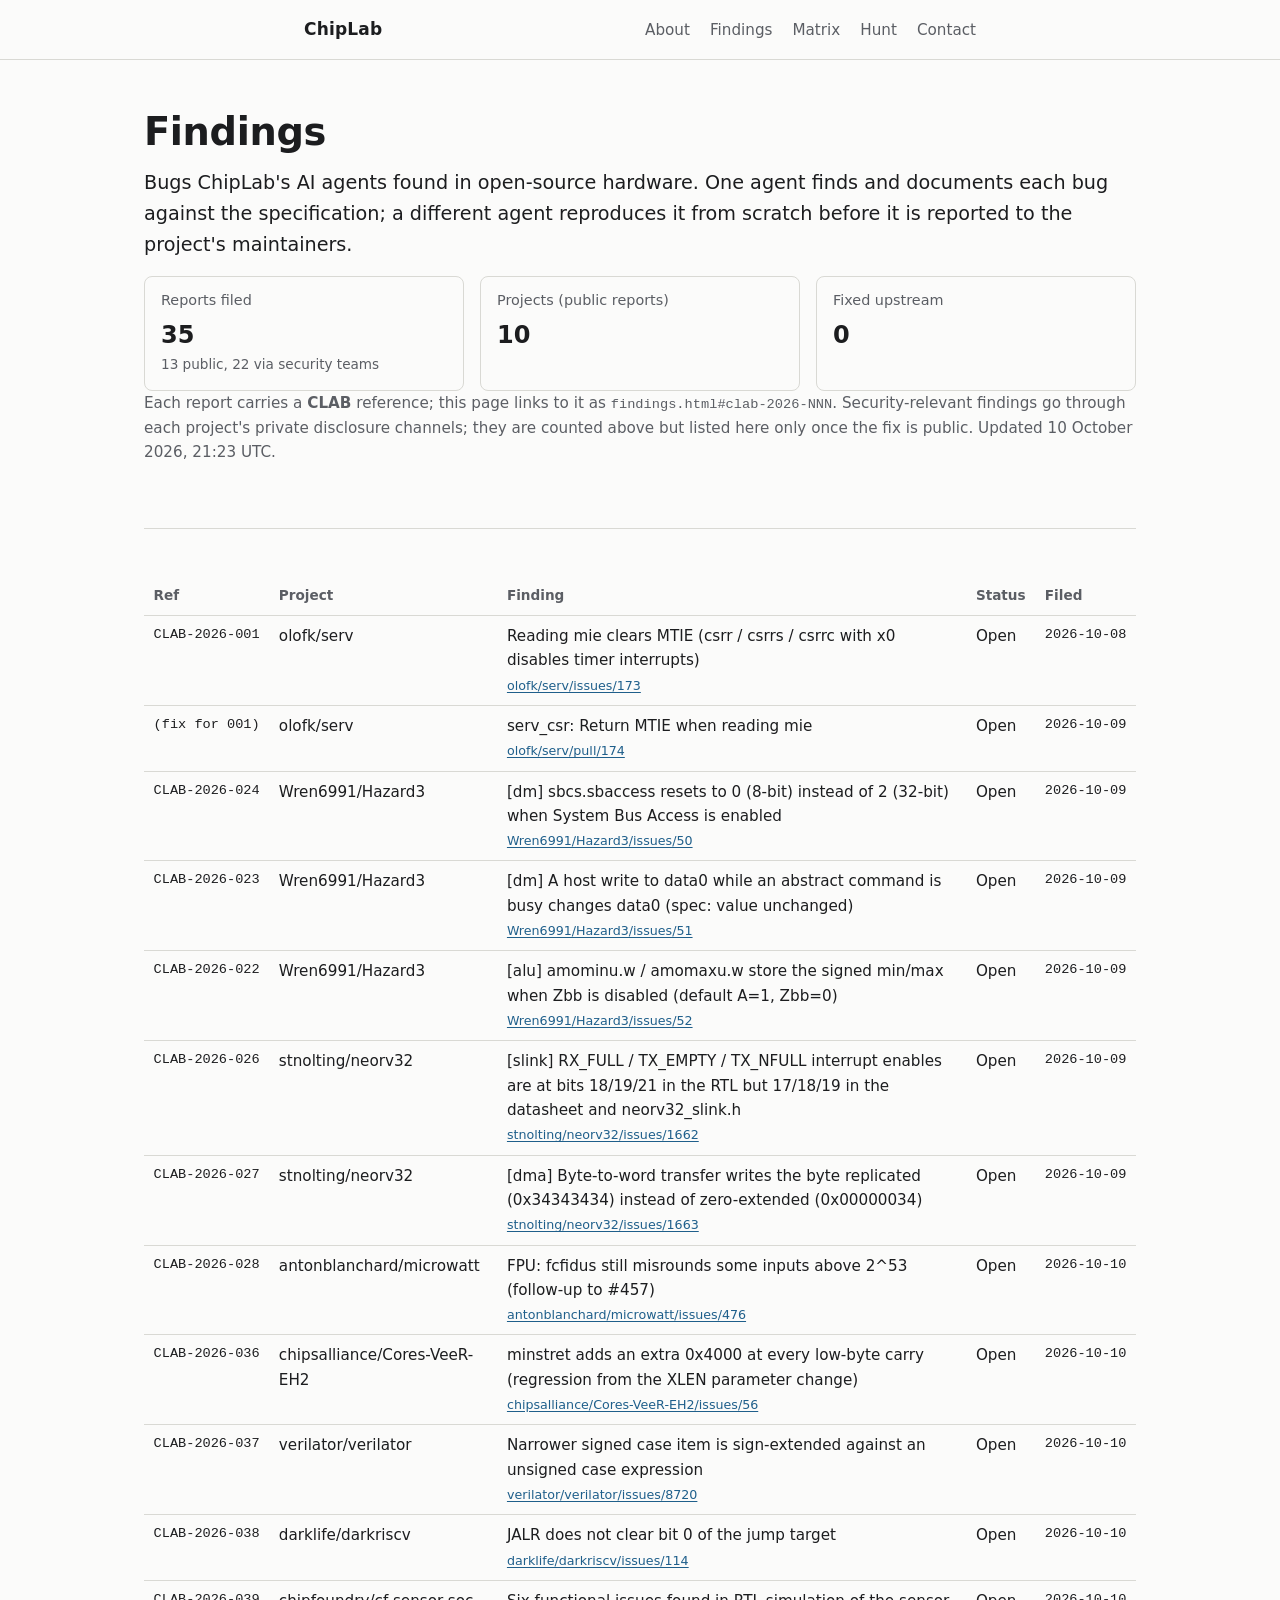
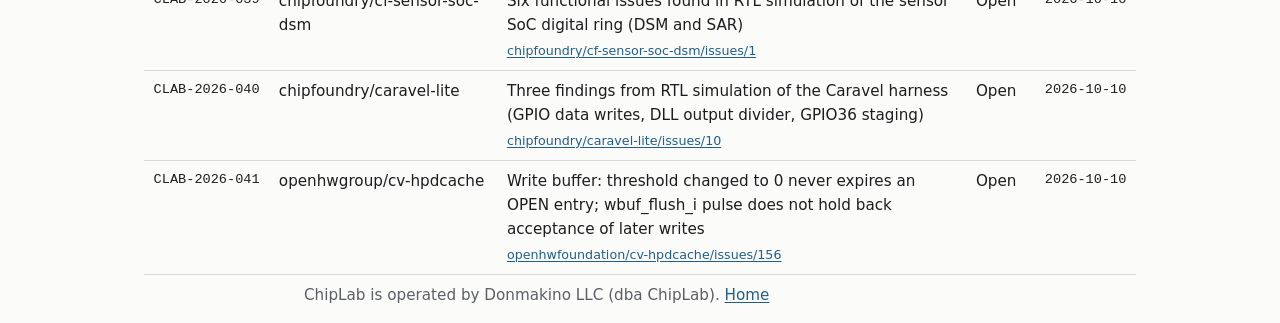
==== commit 963d89fb: "findings: CLAB-038 to 041 Co-Authored-By: Claude Opus 5.5 (1M context) <noreply@anthropic.com> Claud" ====
--- a/findings.html
+++ b/findings.html
@@ -29,14 +29,14 @@
         specification; a different agent reproduces it from scratch before it is reported to the project's maintainers.
       </p>
       <dl class="stats">
-        <div><dt>Reports filed</dt><dd>31 <span>9 public, 22 via security teams</span></dd></div>
-        <div><dt>Projects (public reports)</dt><dd>6</dd></div>
+        <div><dt>Reports filed</dt><dd>35 <span>13 public, 22 via security teams</span></dd></div>
+        <div><dt>Projects (public reports)</dt><dd>10</dd></div>
         <div><dt>Fixed upstream</dt><dd>0</dd></div>
       </dl>
       <p class="note">
         Each report carries a <strong>CLAB</strong> reference; this page links to it as
         <code>findings.html#clab-2026-NNN</code>. Security-relevant findings go through each project's private
-        disclosure channels; they are counted above but listed here only once the fix is public. Updated 10 October 2026, 21:02 UTC.
+        disclosure channels; they are counted above but listed here only once the fix is public. Updated 10 October 2026, 21:23 UTC.
       </p>
     </section>
     <section>
@@ -53,6 +53,10 @@
 <tr id="clab-2026-028"><td class="ref">CLAB-2026-028</td><td>antonblanchard/microwatt</td><td>FPU: fcfidus still misrounds some inputs above 2^53 (follow-up to #457)<br><small><a href="https://github.com/antonblanchard/microwatt/issues/476">antonblanchard/microwatt/issues/476</a></small></td><td>Open</td><td class="date">2026-10-10</td></tr>
 <tr id="clab-2026-036"><td class="ref">CLAB-2026-036</td><td>chipsalliance/Cores-VeeR-EH2</td><td>minstret adds an extra 0x4000 at every low-byte carry (regression from the XLEN parameter change)<br><small><a href="https://github.com/chipsalliance/Cores-VeeR-EH2/issues/56">chipsalliance/Cores-VeeR-EH2/issues/56</a></small></td><td>Open</td><td class="date">2026-10-10</td></tr>
 <tr id="clab-2026-037"><td class="ref">CLAB-2026-037</td><td>verilator/verilator</td><td>Narrower signed case item is sign-extended against an unsigned case expression<br><small><a href="https://github.com/verilator/verilator/issues/8720">verilator/verilator/issues/8720</a></small></td><td>Open</td><td class="date">2026-10-10</td></tr>
+<tr id="clab-2026-038"><td class="ref">CLAB-2026-038</td><td>darklife/darkriscv</td><td>JALR does not clear bit 0 of the jump target<br><small><a href="https://github.com/darklife/darkriscv/issues/114">darklife/darkriscv/issues/114</a></small></td><td>Open</td><td class="date">2026-10-10</td></tr>
+<tr id="clab-2026-039"><td class="ref">CLAB-2026-039</td><td>chipfoundry/cf-sensor-soc-dsm</td><td>Six functional issues found in RTL simulation of the sensor SoC digital ring (DSM and SAR)<br><small><a href="https://github.com/chipfoundry/cf-sensor-soc-dsm/issues/1">chipfoundry/cf-sensor-soc-dsm/issues/1</a></small></td><td>Open</td><td class="date">2026-10-10</td></tr>
+<tr id="clab-2026-040"><td class="ref">CLAB-2026-040</td><td>chipfoundry/caravel-lite</td><td>Three findings from RTL simulation of the Caravel harness (GPIO data writes, DLL output divider, GPIO36 staging)<br><small><a href="https://github.com/chipfoundry/caravel-lite/issues/10">chipfoundry/caravel-lite/issues/10</a></small></td><td>Open</td><td class="date">2026-10-10</td></tr>
+<tr id="clab-2026-041"><td class="ref">CLAB-2026-041</td><td>openhwgroup/cv-hpdcache</td><td>Write buffer: threshold changed to 0 never expires an OPEN entry; wbuf_flush_i pulse does not hold back acceptance of later writes<br><small><a href="https://github.com/openhwfoundation/cv-hpdcache/issues/156">openhwfoundation/cv-hpdcache/issues/156</a></small></td><td>Open</td><td class="date">2026-10-10</td></tr>
         </tbody>
       </table>
     </section>
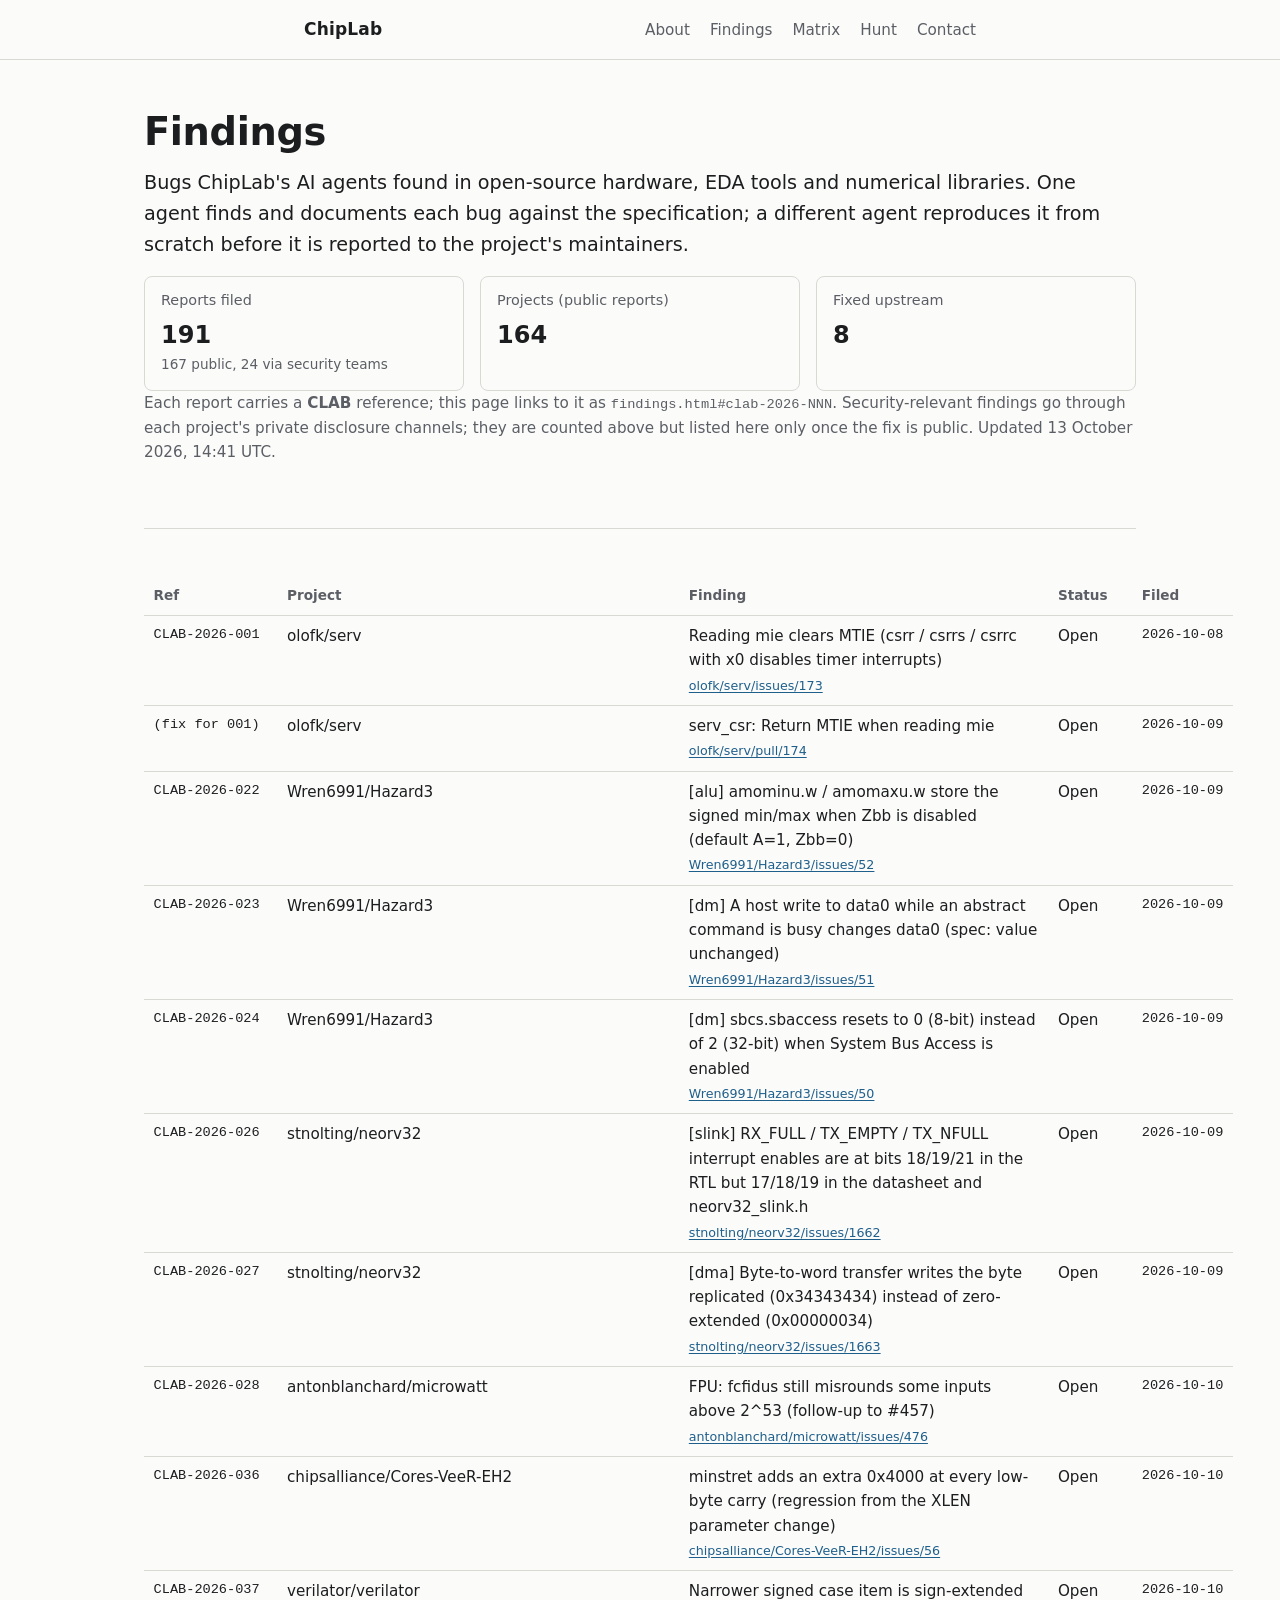
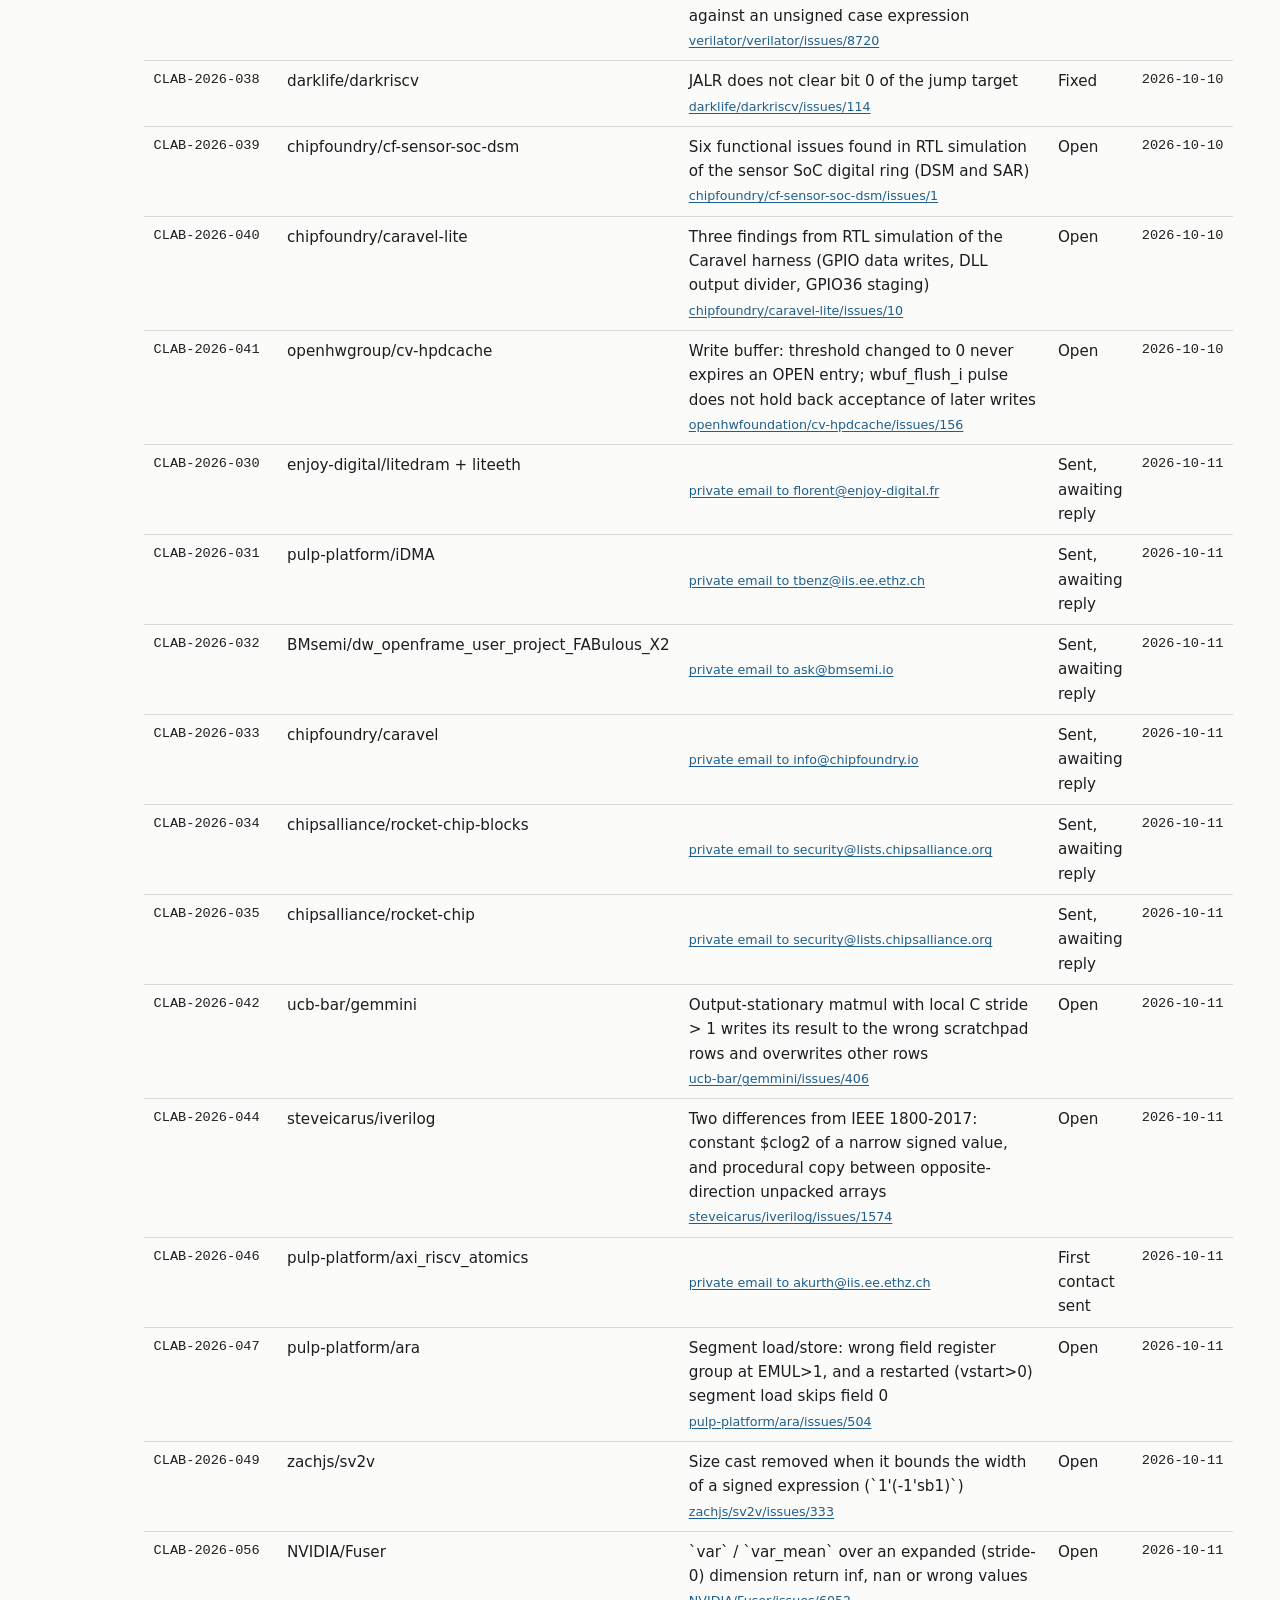
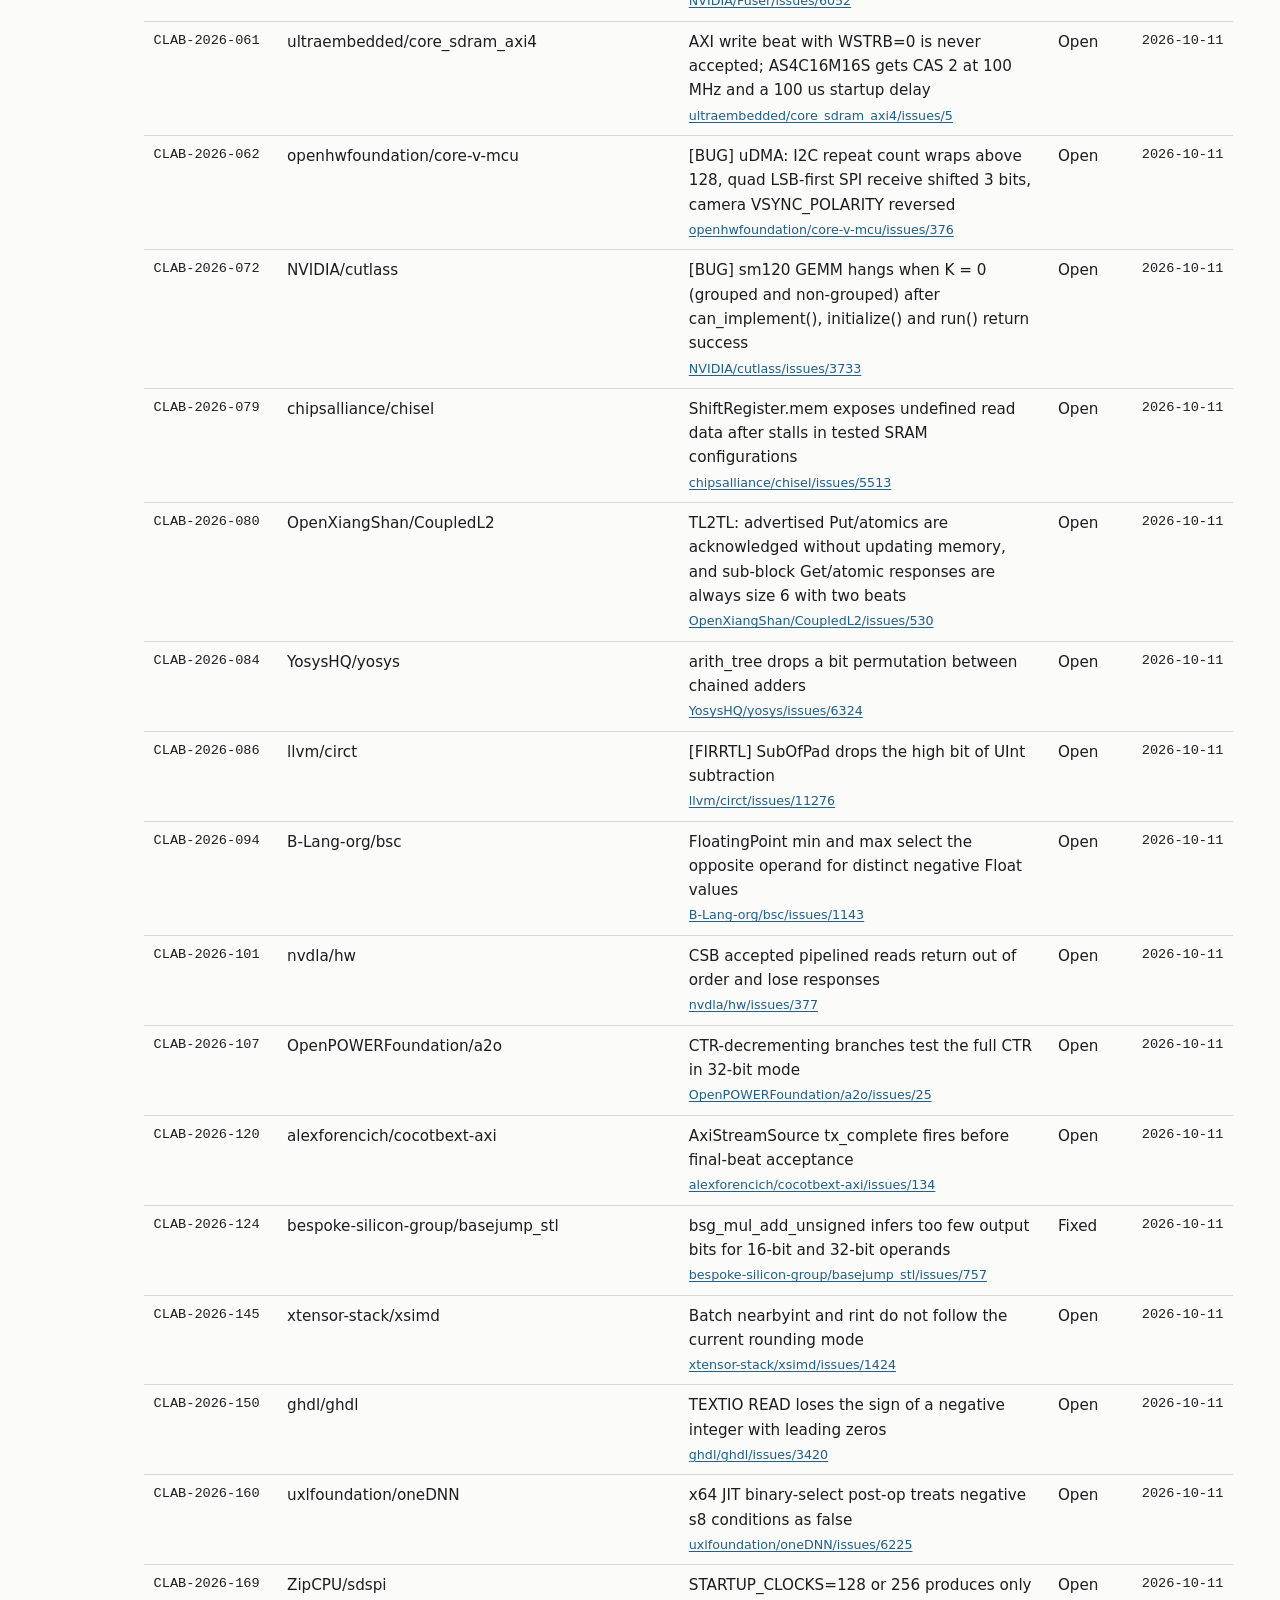
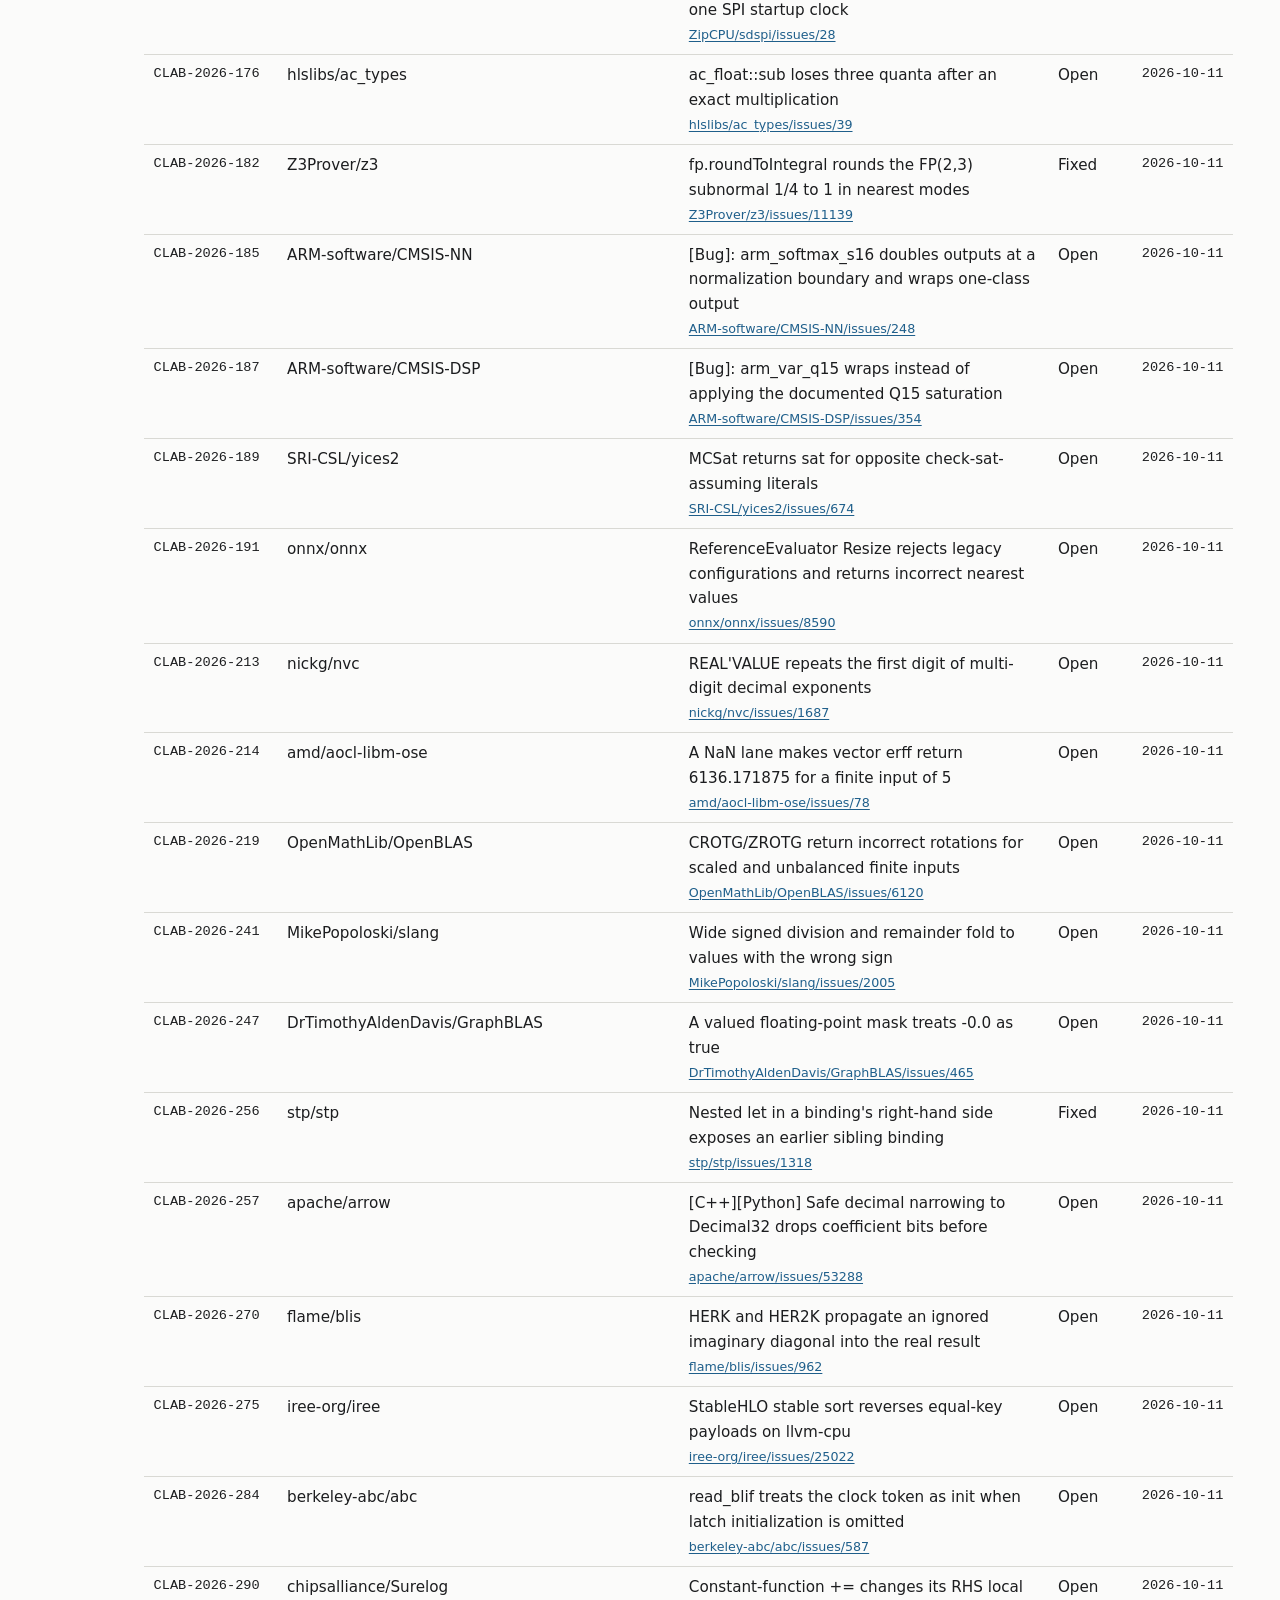
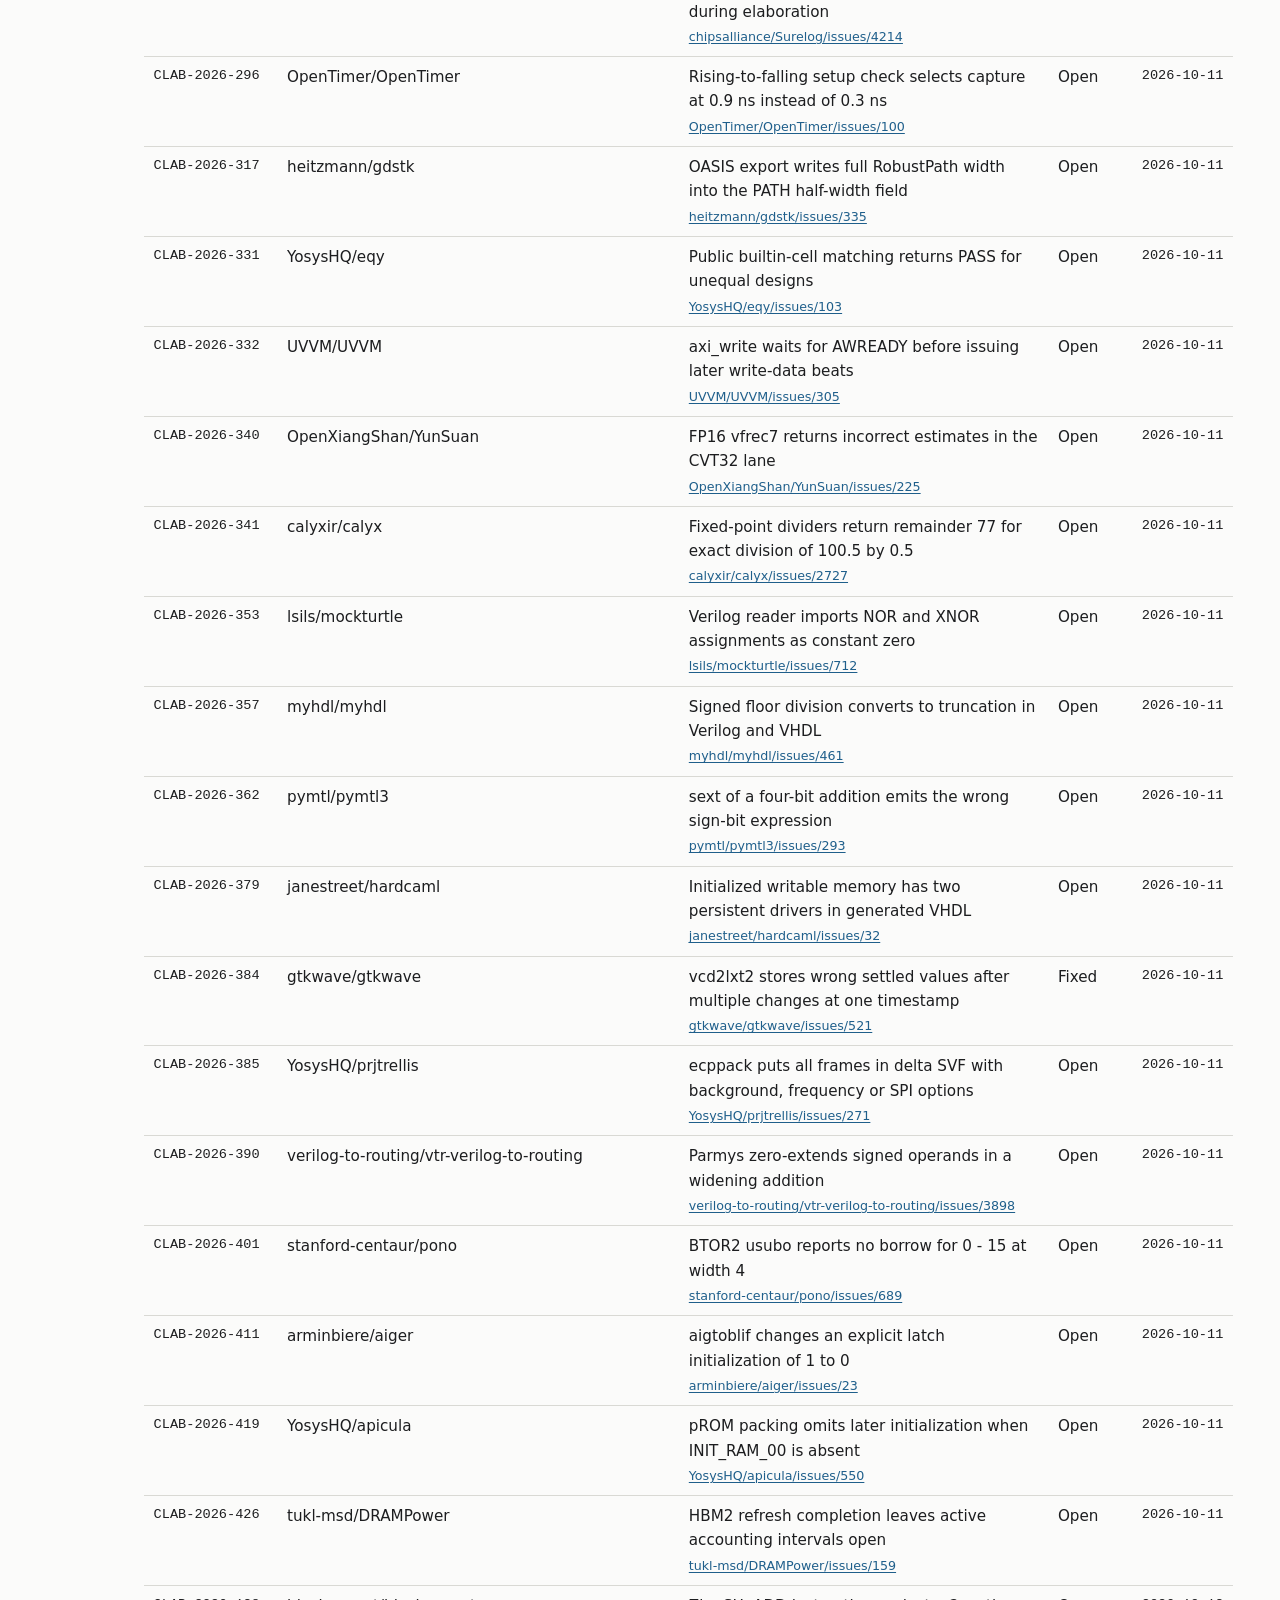
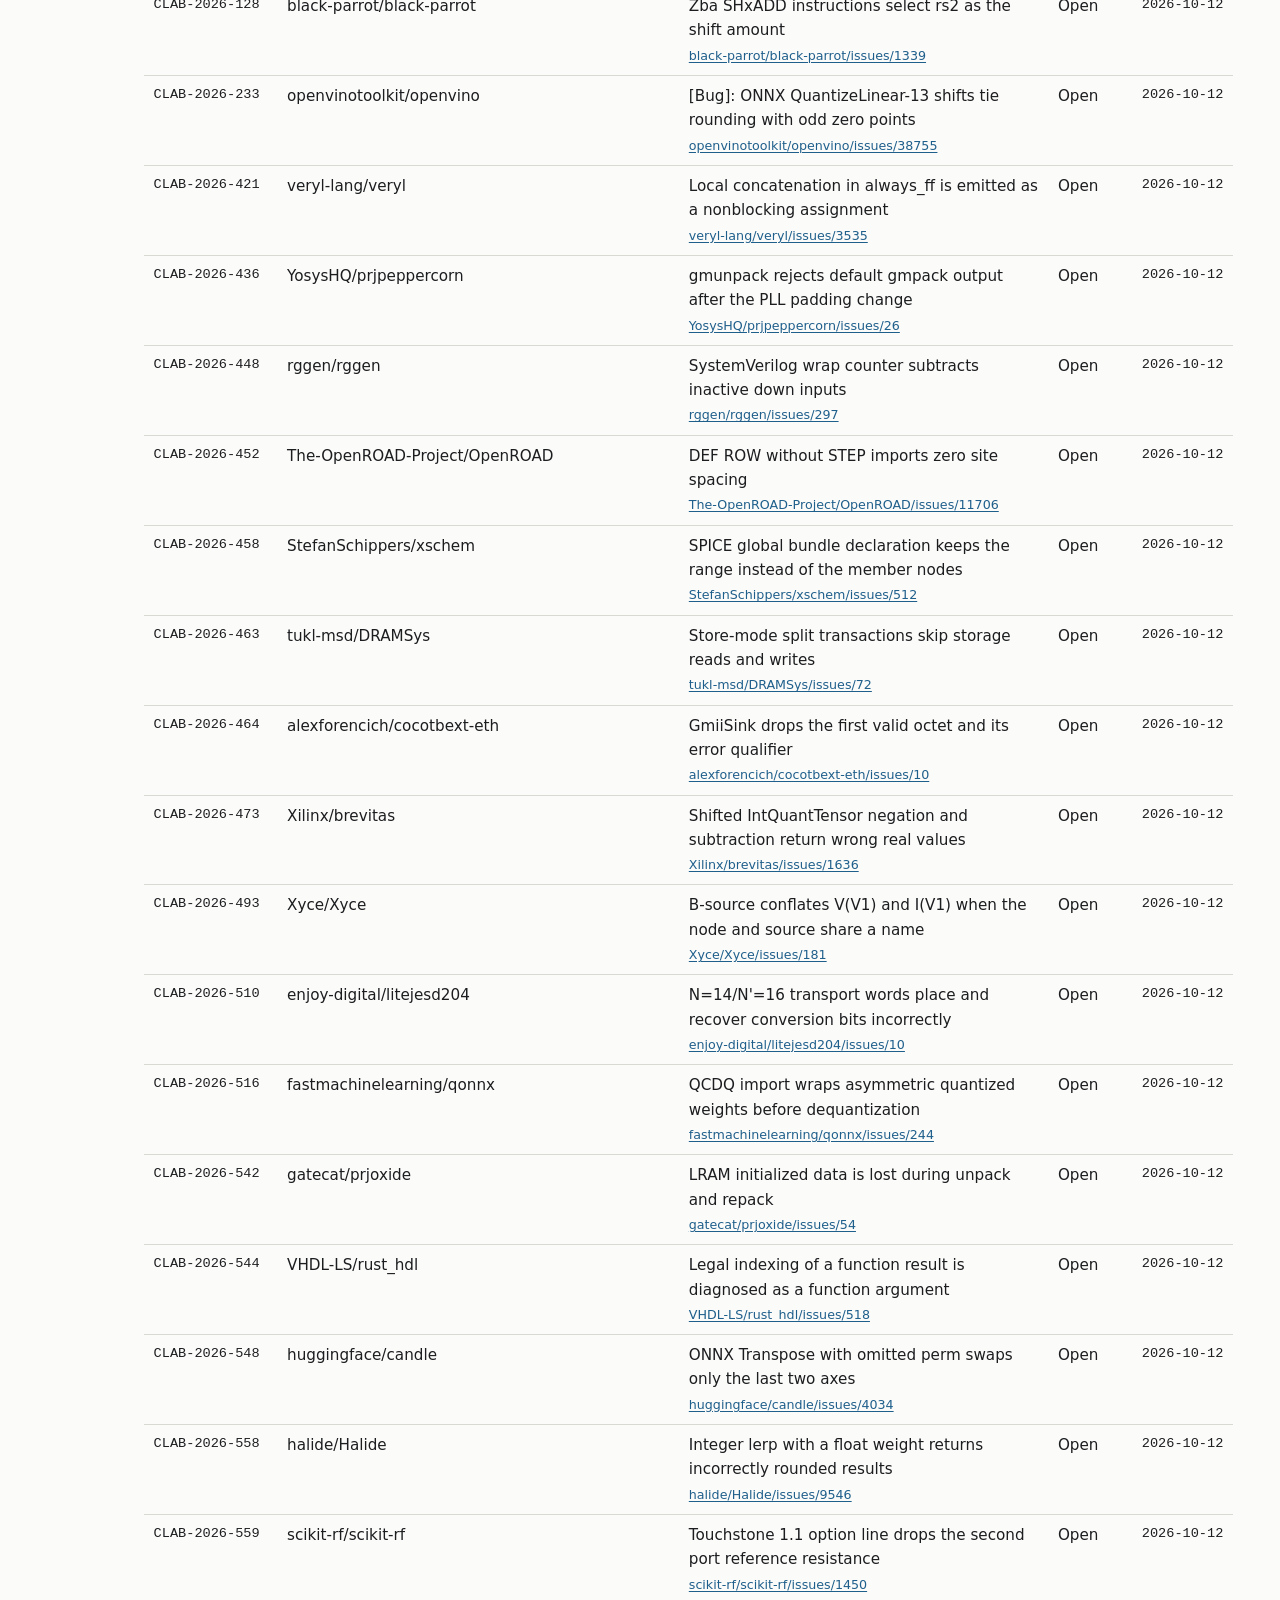
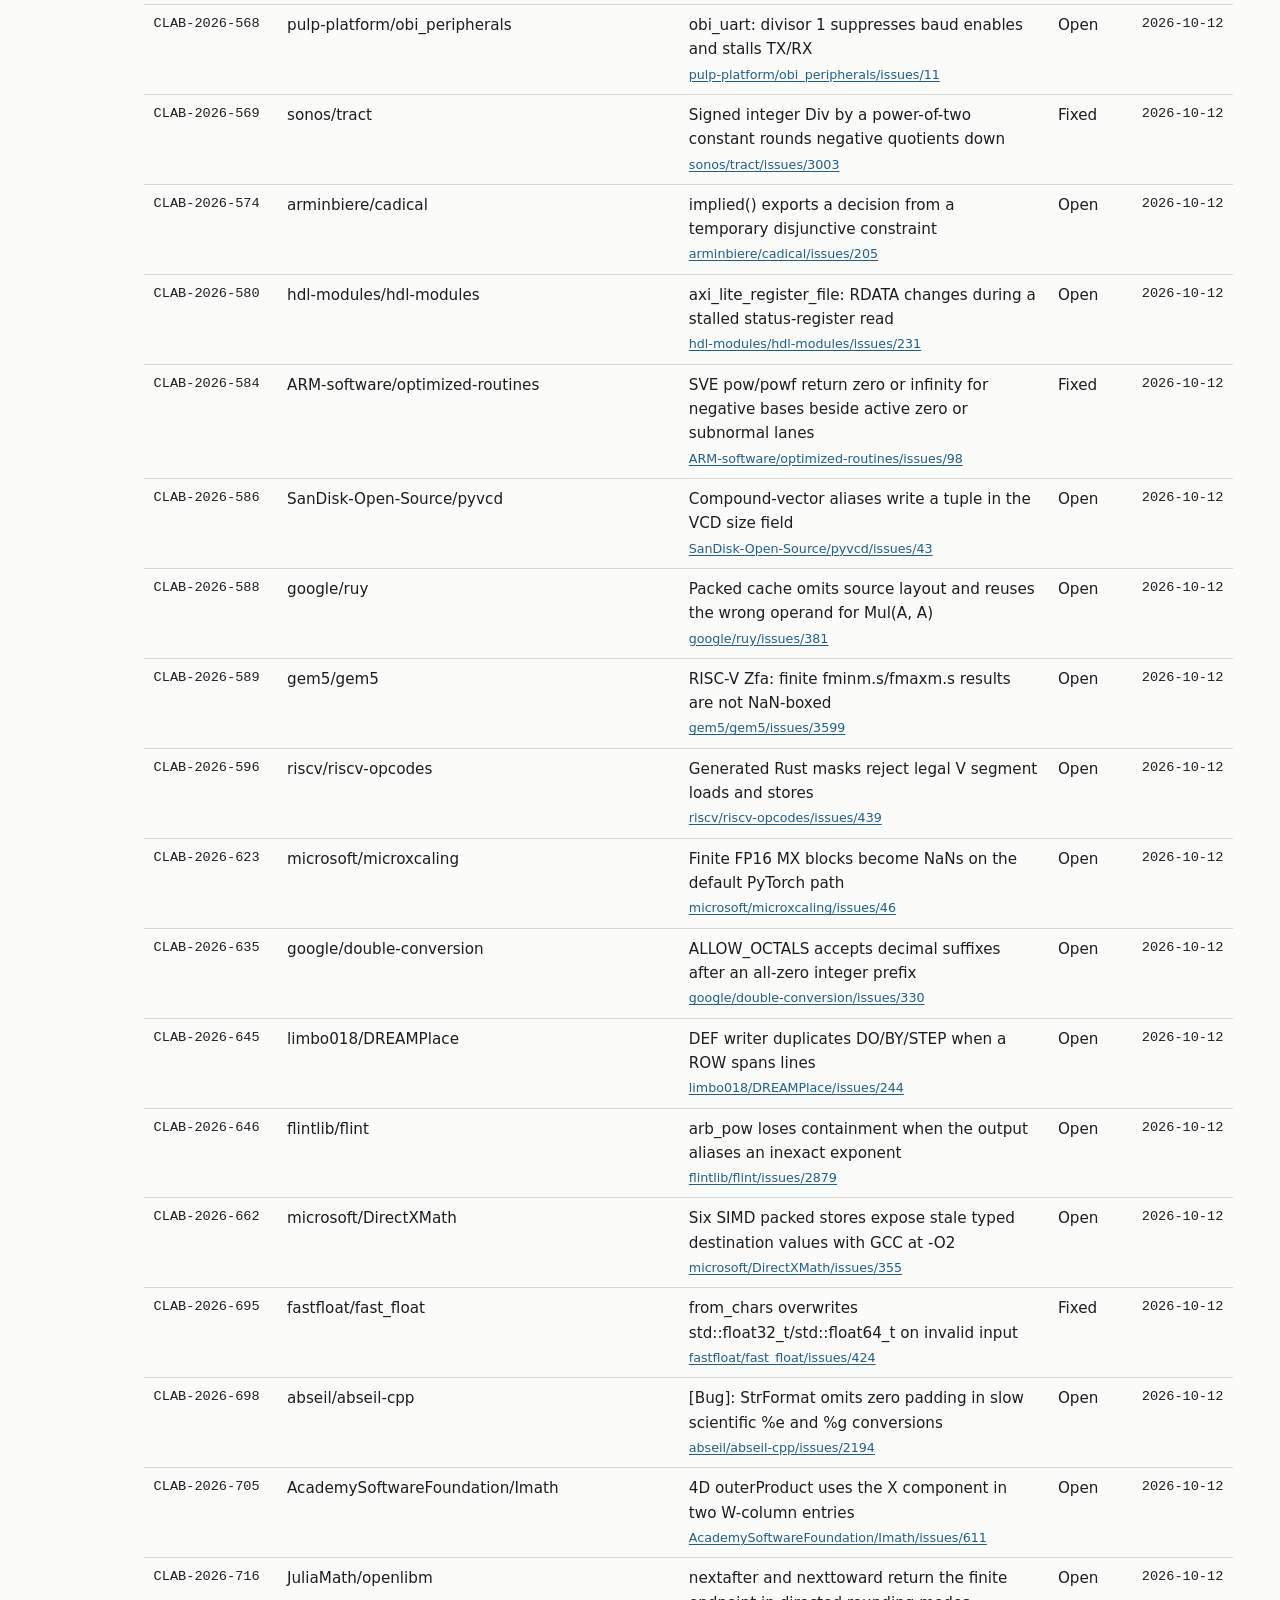
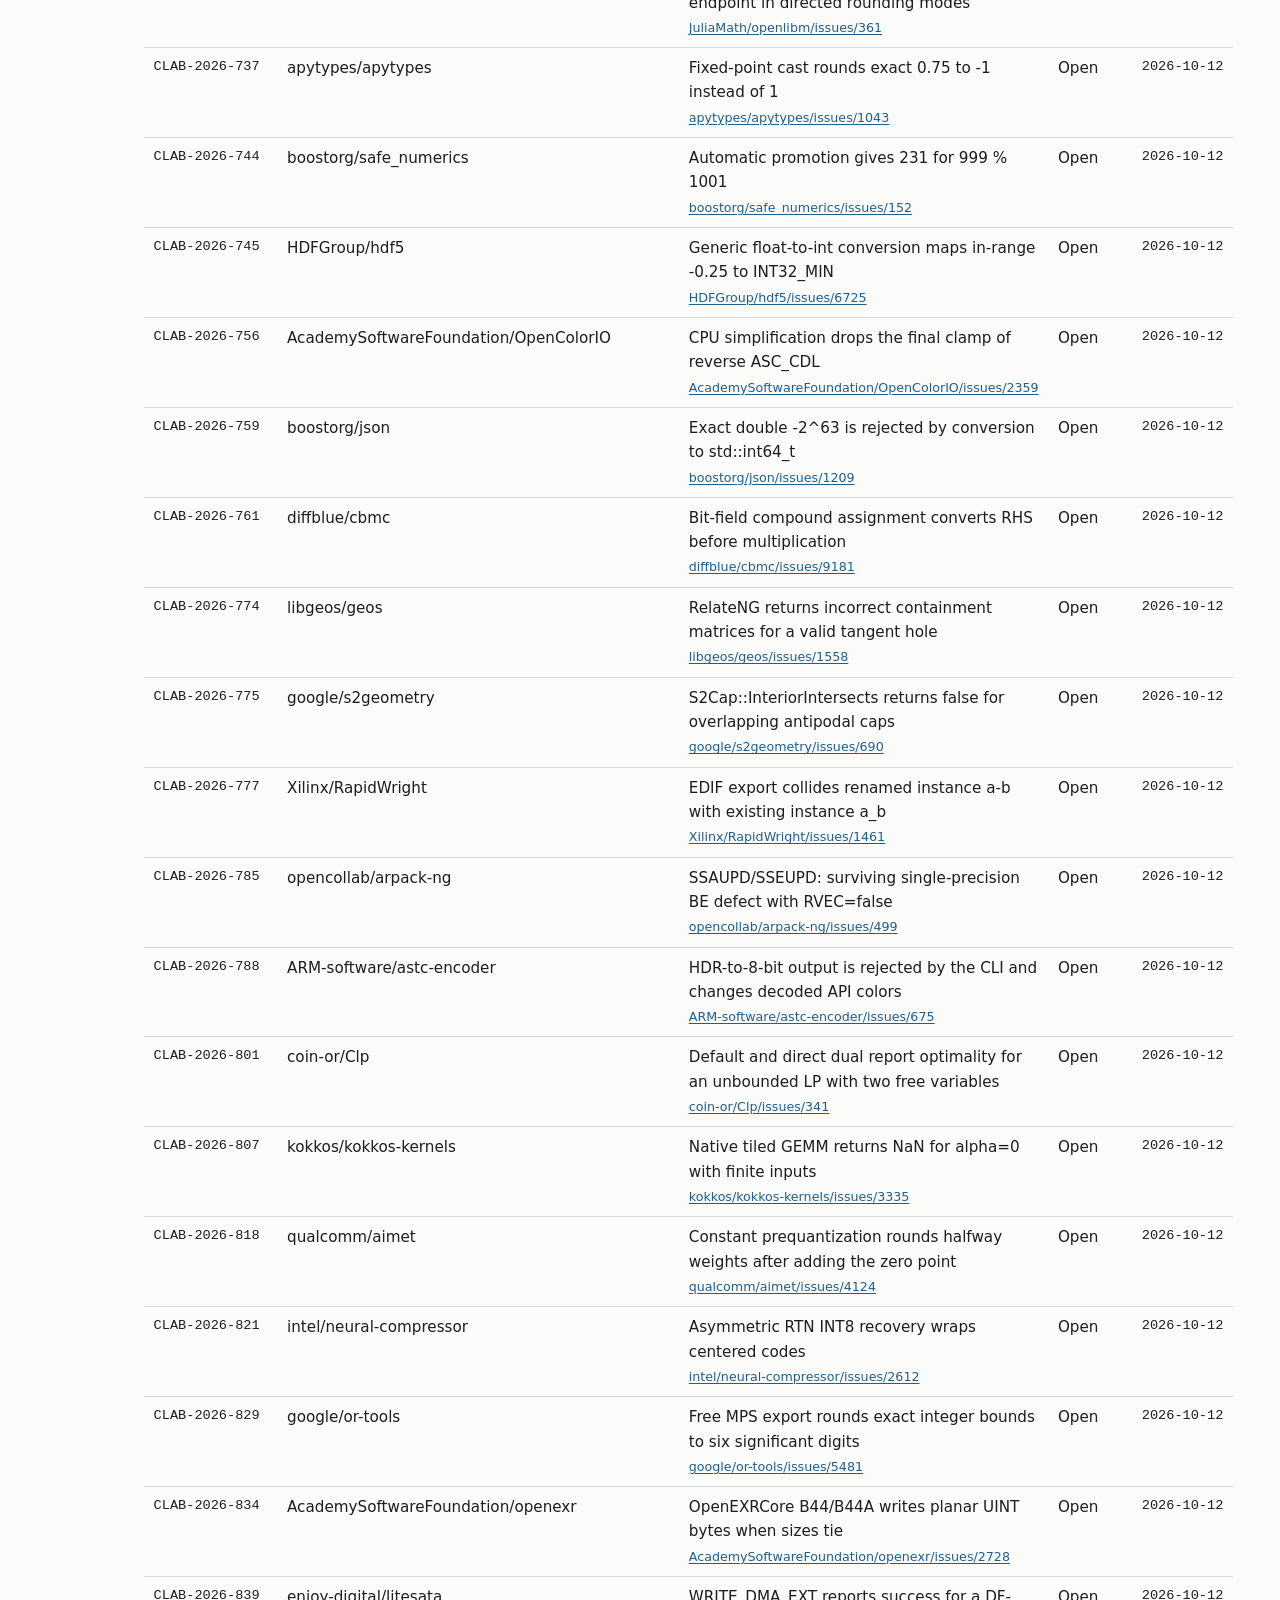
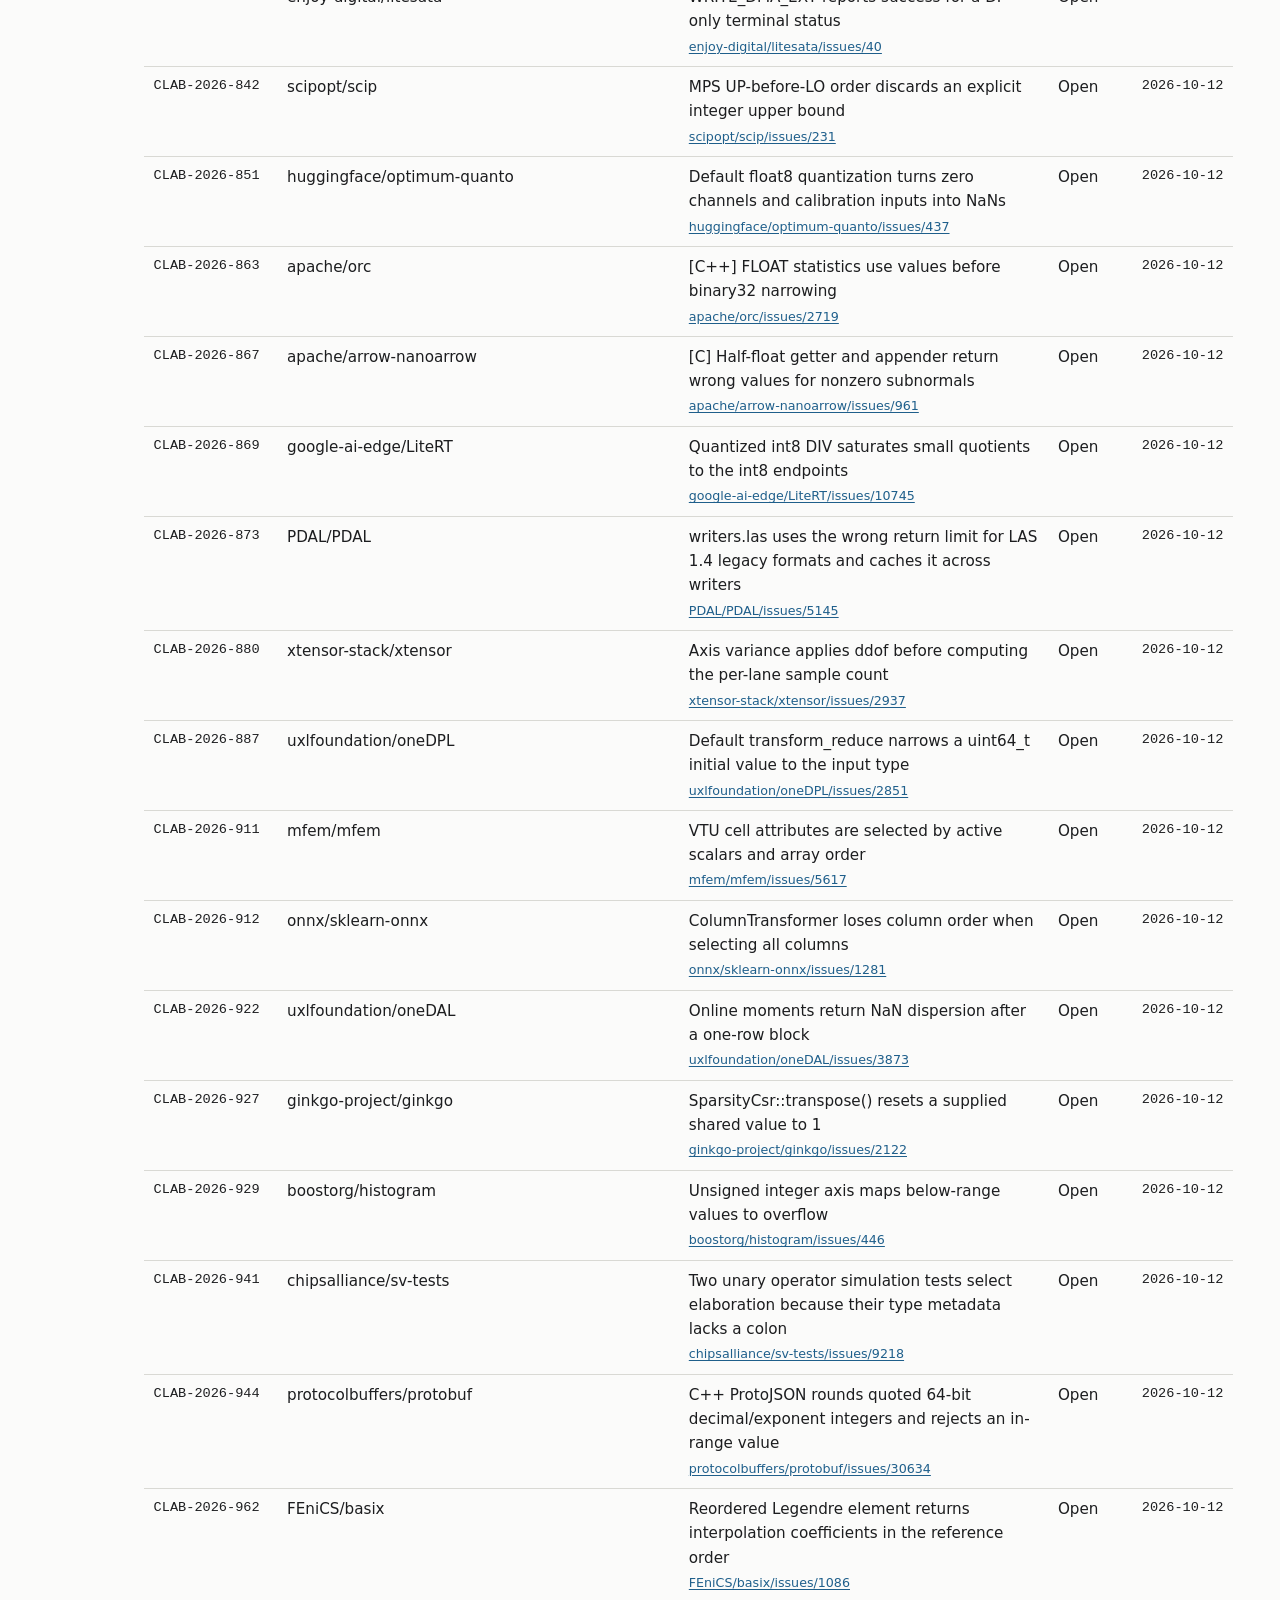
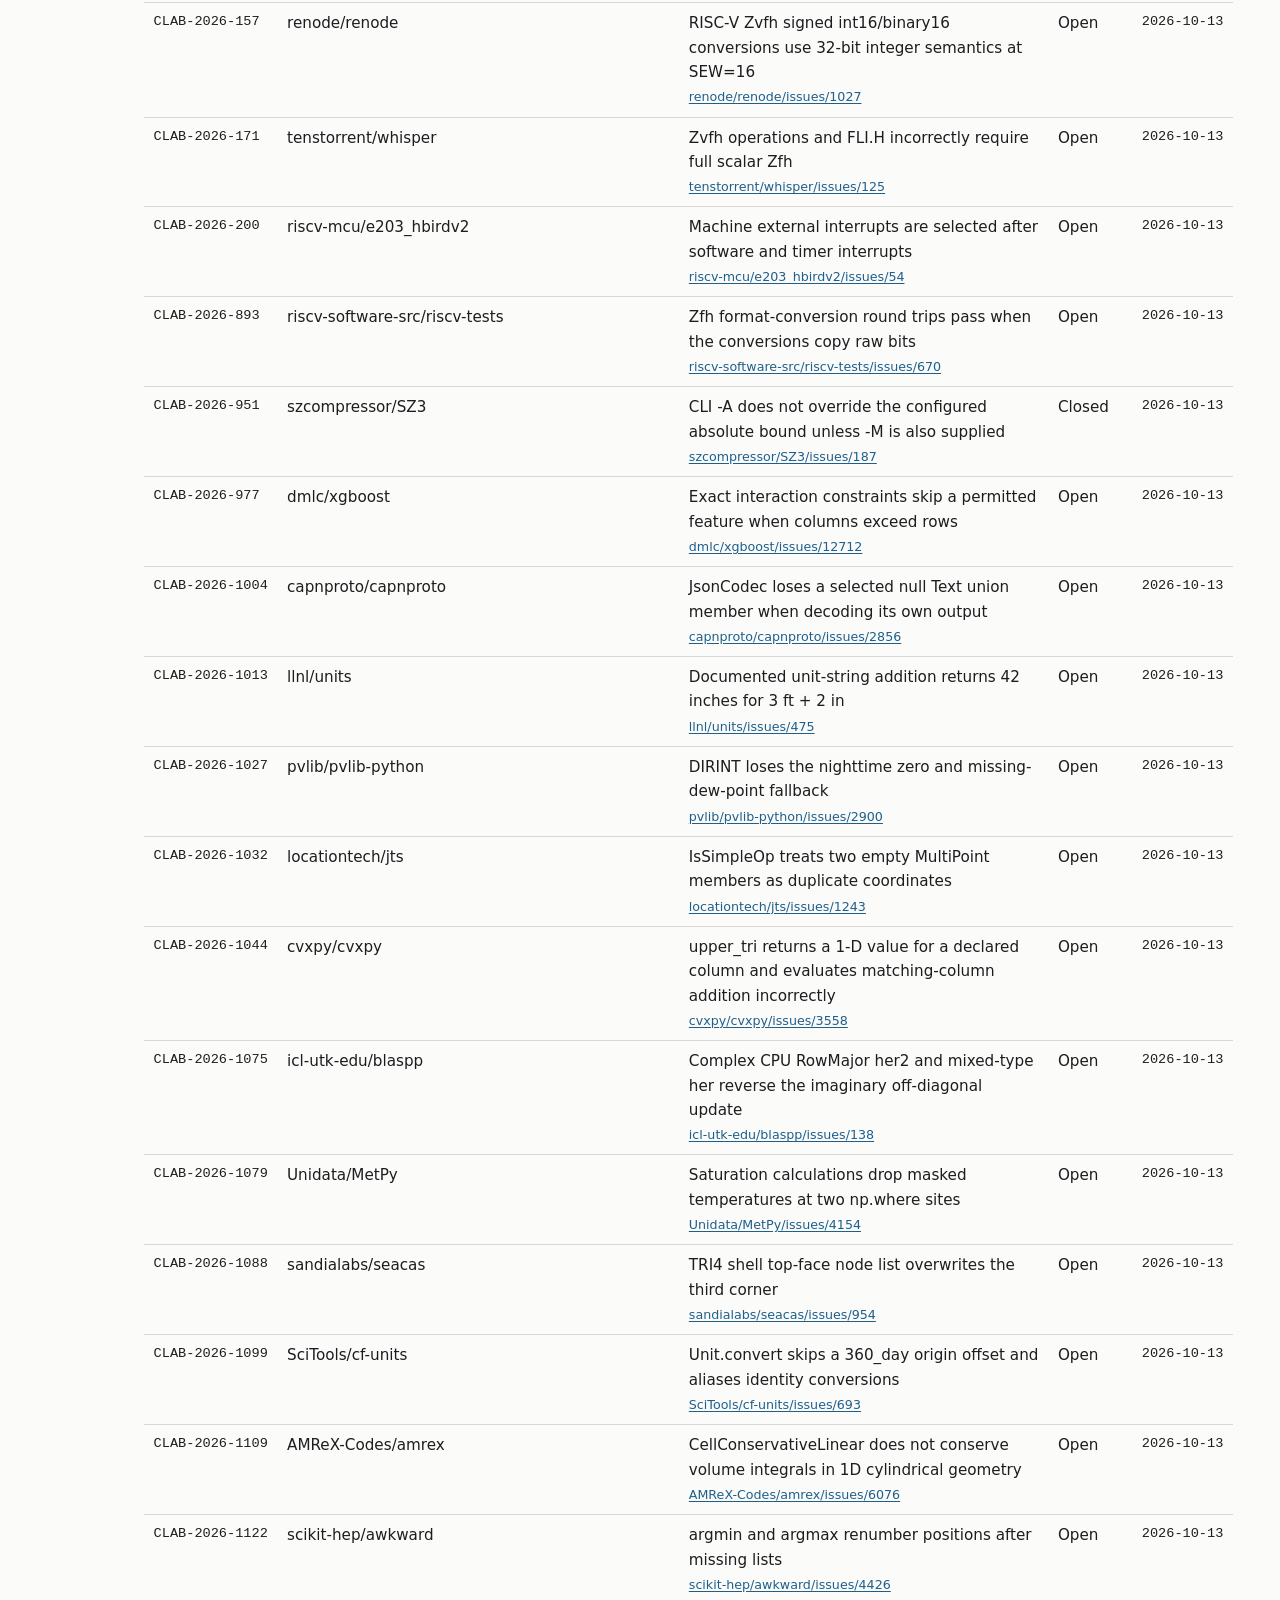
==== commit af430b8f: "findings: list every posted issue (167 public, 8 fixed upstream); add Team section build_findings.py" ====
--- a/findings.html
+++ b/findings.html
@@ -4,7 +4,7 @@
   <meta charset="utf-8">
   <meta name="viewport" content="width=device-width, initial-scale=1">
   <meta name="color-scheme" content="light dark">
-  <meta name="description" content="Bugs ChipLab's AI agents found in open-source hardware, each reproduced independently before it was reported.">
+  <meta name="description" content="Bugs ChipLab's AI agents found in open-source hardware, EDA tools and numerical libraries, each reproduced independently before it was reported.">
   <title>ChipLab findings</title>
   <link rel="stylesheet" href="style.css">
 </head>
@@ -25,18 +25,18 @@
     <section class="intro">
       <h1>Findings</h1>
       <p class="lede">
-        Bugs ChipLab's AI agents found in open-source hardware. One agent finds and documents each bug against the
+        Bugs ChipLab's AI agents found in open-source hardware, EDA tools and numerical libraries. One agent finds and documents each bug against the
         specification; a different agent reproduces it from scratch before it is reported to the project's maintainers.
       </p>
       <dl class="stats">
-        <div><dt>Reports filed</dt><dd>35 <span>13 public, 22 via security teams</span></dd></div>
-        <div><dt>Projects (public reports)</dt><dd>10</dd></div>
-        <div><dt>Fixed upstream</dt><dd>0</dd></div>
+        <div><dt>Reports filed</dt><dd>191 <span>167 public, 24 via security teams</span></dd></div>
+        <div><dt>Projects (public reports)</dt><dd>164</dd></div>
+        <div><dt>Fixed upstream</dt><dd>8</dd></div>
       </dl>
       <p class="note">
         Each report carries a <strong>CLAB</strong> reference; this page links to it as
         <code>findings.html#clab-2026-NNN</code>. Security-relevant findings go through each project's private
-        disclosure channels; they are counted above but listed here only once the fix is public. Updated 10 October 2026, 21:23 UTC.
+        disclosure channels; they are counted above but listed here only once the fix is public. Updated 13 October 2026, 14:41 UTC.
       </p>
     </section>
     <section>
@@ -45,18 +45,172 @@
         <tbody>
           <tr id="clab-2026-001"><td class="ref">CLAB-2026-001</td><td>olofk/serv</td><td>Reading mie clears MTIE (csrr / csrrs / csrrc with x0 disables timer interrupts)<br><small><a href="https://github.com/olofk/serv/issues/173">olofk/serv/issues/173</a></small></td><td>Open</td><td class="date">2026-10-08</td></tr>
 <tr id=""><td class="ref">(fix for 001)</td><td>olofk/serv</td><td>serv_csr: Return MTIE when reading mie<br><small><a href="https://github.com/olofk/serv/pull/174">olofk/serv/pull/174</a></small></td><td>Open</td><td class="date">2026-10-09</td></tr>
+<tr id="clab-2026-022"><td class="ref">CLAB-2026-022</td><td>Wren6991/Hazard3</td><td>[alu] amominu.w / amomaxu.w store the signed min/max when Zbb is disabled (default A=1, Zbb=0)<br><small><a href="https://github.com/Wren6991/Hazard3/issues/52">Wren6991/Hazard3/issues/52</a></small></td><td>Open</td><td class="date">2026-10-09</td></tr>
+<tr id="clab-2026-023"><td class="ref">CLAB-2026-023</td><td>Wren6991/Hazard3</td><td>[dm] A host write to data0 while an abstract command is busy changes data0 (spec: value unchanged)<br><small><a href="https://github.com/Wren6991/Hazard3/issues/51">Wren6991/Hazard3/issues/51</a></small></td><td>Open</td><td class="date">2026-10-09</td></tr>
 <tr id="clab-2026-024"><td class="ref">CLAB-2026-024</td><td>Wren6991/Hazard3</td><td>[dm] sbcs.sbaccess resets to 0 (8-bit) instead of 2 (32-bit) when System Bus Access is enabled<br><small><a href="https://github.com/Wren6991/Hazard3/issues/50">Wren6991/Hazard3/issues/50</a></small></td><td>Open</td><td class="date">2026-10-09</td></tr>
-<tr id="clab-2026-023"><td class="ref">CLAB-2026-023</td><td>Wren6991/Hazard3</td><td>[dm] A host write to data0 while an abstract command is busy changes data0 (spec: value unchanged)<br><small><a href="https://github.com/Wren6991/Hazard3/issues/51">Wren6991/Hazard3/issues/51</a></small></td><td>Open</td><td class="date">2026-10-09</td></tr>
-<tr id="clab-2026-022"><td class="ref">CLAB-2026-022</td><td>Wren6991/Hazard3</td><td>[alu] amominu.w / amomaxu.w store the signed min/max when Zbb is disabled (default A=1, Zbb=0)<br><small><a href="https://github.com/Wren6991/Hazard3/issues/52">Wren6991/Hazard3/issues/52</a></small></td><td>Open</td><td class="date">2026-10-09</td></tr>
 <tr id="clab-2026-026"><td class="ref">CLAB-2026-026</td><td>stnolting/neorv32</td><td>[slink] RX_FULL / TX_EMPTY / TX_NFULL interrupt enables are at bits 18/19/21 in the RTL but 17/18/19 in the datasheet and neorv32_slink.h<br><small><a href="https://github.com/stnolting/neorv32/issues/1662">stnolting/neorv32/issues/1662</a></small></td><td>Open</td><td class="date">2026-10-09</td></tr>
 <tr id="clab-2026-027"><td class="ref">CLAB-2026-027</td><td>stnolting/neorv32</td><td>[dma] Byte-to-word transfer writes the byte replicated (0x34343434) instead of zero-extended (0x00000034)<br><small><a href="https://github.com/stnolting/neorv32/issues/1663">stnolting/neorv32/issues/1663</a></small></td><td>Open</td><td class="date">2026-10-09</td></tr>
 <tr id="clab-2026-028"><td class="ref">CLAB-2026-028</td><td>antonblanchard/microwatt</td><td>FPU: fcfidus still misrounds some inputs above 2^53 (follow-up to #457)<br><small><a href="https://github.com/antonblanchard/microwatt/issues/476">antonblanchard/microwatt/issues/476</a></small></td><td>Open</td><td class="date">2026-10-10</td></tr>
 <tr id="clab-2026-036"><td class="ref">CLAB-2026-036</td><td>chipsalliance/Cores-VeeR-EH2</td><td>minstret adds an extra 0x4000 at every low-byte carry (regression from the XLEN parameter change)<br><small><a href="https://github.com/chipsalliance/Cores-VeeR-EH2/issues/56">chipsalliance/Cores-VeeR-EH2/issues/56</a></small></td><td>Open</td><td class="date">2026-10-10</td></tr>
 <tr id="clab-2026-037"><td class="ref">CLAB-2026-037</td><td>verilator/verilator</td><td>Narrower signed case item is sign-extended against an unsigned case expression<br><small><a href="https://github.com/verilator/verilator/issues/8720">verilator/verilator/issues/8720</a></small></td><td>Open</td><td class="date">2026-10-10</td></tr>
-<tr id="clab-2026-038"><td class="ref">CLAB-2026-038</td><td>darklife/darkriscv</td><td>JALR does not clear bit 0 of the jump target<br><small><a href="https://github.com/darklife/darkriscv/issues/114">darklife/darkriscv/issues/114</a></small></td><td>Open</td><td class="date">2026-10-10</td></tr>
+<tr id="clab-2026-038"><td class="ref">CLAB-2026-038</td><td>darklife/darkriscv</td><td>JALR does not clear bit 0 of the jump target<br><small><a href="https://github.com/darklife/darkriscv/issues/114">darklife/darkriscv/issues/114</a></small></td><td>Fixed</td><td class="date">2026-10-10</td></tr>
 <tr id="clab-2026-039"><td class="ref">CLAB-2026-039</td><td>chipfoundry/cf-sensor-soc-dsm</td><td>Six functional issues found in RTL simulation of the sensor SoC digital ring (DSM and SAR)<br><small><a href="https://github.com/chipfoundry/cf-sensor-soc-dsm/issues/1">chipfoundry/cf-sensor-soc-dsm/issues/1</a></small></td><td>Open</td><td class="date">2026-10-10</td></tr>
 <tr id="clab-2026-040"><td class="ref">CLAB-2026-040</td><td>chipfoundry/caravel-lite</td><td>Three findings from RTL simulation of the Caravel harness (GPIO data writes, DLL output divider, GPIO36 staging)<br><small><a href="https://github.com/chipfoundry/caravel-lite/issues/10">chipfoundry/caravel-lite/issues/10</a></small></td><td>Open</td><td class="date">2026-10-10</td></tr>
 <tr id="clab-2026-041"><td class="ref">CLAB-2026-041</td><td>openhwgroup/cv-hpdcache</td><td>Write buffer: threshold changed to 0 never expires an OPEN entry; wbuf_flush_i pulse does not hold back acceptance of later writes<br><small><a href="https://github.com/openhwfoundation/cv-hpdcache/issues/156">openhwfoundation/cv-hpdcache/issues/156</a></small></td><td>Open</td><td class="date">2026-10-10</td></tr>
+<tr id="clab-2026-030"><td class="ref">CLAB-2026-030</td><td>enjoy-digital/litedram + liteeth</td><td><br><small><a href="private email to florent@enjoy-digital.fr">private email to florent@enjoy-digital.fr</a></small></td><td>Sent, awaiting reply</td><td class="date">2026-10-11</td></tr>
+<tr id="clab-2026-031"><td class="ref">CLAB-2026-031</td><td>pulp-platform/iDMA</td><td><br><small><a href="private email to tbenz@iis.ee.ethz.ch">private email to tbenz@iis.ee.ethz.ch</a></small></td><td>Sent, awaiting reply</td><td class="date">2026-10-11</td></tr>
+<tr id="clab-2026-032"><td class="ref">CLAB-2026-032</td><td>BMsemi/dw_openframe_user_project_FABulous_X2</td><td><br><small><a href="private email to ask@bmsemi.io">private email to ask@bmsemi.io</a></small></td><td>Sent, awaiting reply</td><td class="date">2026-10-11</td></tr>
+<tr id="clab-2026-033"><td class="ref">CLAB-2026-033</td><td>chipfoundry/caravel</td><td><br><small><a href="private email to info@chipfoundry.io">private email to info@chipfoundry.io</a></small></td><td>Sent, awaiting reply</td><td class="date">2026-10-11</td></tr>
+<tr id="clab-2026-034"><td class="ref">CLAB-2026-034</td><td>chipsalliance/rocket-chip-blocks</td><td><br><small><a href="private email to security@lists.chipsalliance.org">private email to security@lists.chipsalliance.org</a></small></td><td>Sent, awaiting reply</td><td class="date">2026-10-11</td></tr>
+<tr id="clab-2026-035"><td class="ref">CLAB-2026-035</td><td>chipsalliance/rocket-chip</td><td><br><small><a href="private email to security@lists.chipsalliance.org">private email to security@lists.chipsalliance.org</a></small></td><td>Sent, awaiting reply</td><td class="date">2026-10-11</td></tr>
+<tr id="clab-2026-042"><td class="ref">CLAB-2026-042</td><td>ucb-bar/gemmini</td><td>Output-stationary matmul with local C stride &gt; 1 writes its result to the wrong scratchpad rows and overwrites other rows<br><small><a href="https://github.com/ucb-bar/gemmini/issues/406">ucb-bar/gemmini/issues/406</a></small></td><td>Open</td><td class="date">2026-10-11</td></tr>
+<tr id="clab-2026-044"><td class="ref">CLAB-2026-044</td><td>steveicarus/iverilog</td><td>Two differences from IEEE 1800-2017: constant $clog2 of a narrow signed value, and procedural copy between opposite-direction unpacked arrays<br><small><a href="https://github.com/steveicarus/iverilog/issues/1574">steveicarus/iverilog/issues/1574</a></small></td><td>Open</td><td class="date">2026-10-11</td></tr>
+<tr id="clab-2026-046"><td class="ref">CLAB-2026-046</td><td>pulp-platform/axi_riscv_atomics</td><td><br><small><a href="private email to akurth@iis.ee.ethz.ch">private email to akurth@iis.ee.ethz.ch</a></small></td><td>First contact sent</td><td class="date">2026-10-11</td></tr>
+<tr id="clab-2026-047"><td class="ref">CLAB-2026-047</td><td>pulp-platform/ara</td><td>Segment load/store: wrong field register group at EMUL&gt;1, and a restarted (vstart&gt;0) segment load skips field 0<br><small><a href="https://github.com/pulp-platform/ara/issues/504">pulp-platform/ara/issues/504</a></small></td><td>Open</td><td class="date">2026-10-11</td></tr>
+<tr id="clab-2026-049"><td class="ref">CLAB-2026-049</td><td>zachjs/sv2v</td><td>Size cast removed when it bounds the width of a signed expression (`1&#x27;(-1&#x27;sb1)`)<br><small><a href="https://github.com/zachjs/sv2v/issues/333">zachjs/sv2v/issues/333</a></small></td><td>Open</td><td class="date">2026-10-11</td></tr>
+<tr id="clab-2026-056"><td class="ref">CLAB-2026-056</td><td>NVIDIA/Fuser</td><td>`var` / `var_mean` over an expanded (stride-0) dimension return inf, nan or wrong values<br><small><a href="https://github.com/NVIDIA/Fuser/issues/6052">NVIDIA/Fuser/issues/6052</a></small></td><td>Open</td><td class="date">2026-10-11</td></tr>
+<tr id="clab-2026-061"><td class="ref">CLAB-2026-061</td><td>ultraembedded/core_sdram_axi4</td><td>AXI write beat with WSTRB=0 is never accepted; AS4C16M16S gets CAS 2 at 100 MHz and a 100 us startup delay<br><small><a href="https://github.com/ultraembedded/core_sdram_axi4/issues/5">ultraembedded/core_sdram_axi4/issues/5</a></small></td><td>Open</td><td class="date">2026-10-11</td></tr>
+<tr id="clab-2026-062"><td class="ref">CLAB-2026-062</td><td>openhwfoundation/core-v-mcu</td><td>[BUG] uDMA: I2C repeat count wraps above 128, quad LSB-first SPI receive shifted 3 bits, camera VSYNC_POLARITY reversed<br><small><a href="https://github.com/openhwfoundation/core-v-mcu/issues/376">openhwfoundation/core-v-mcu/issues/376</a></small></td><td>Open</td><td class="date">2026-10-11</td></tr>
+<tr id="clab-2026-072"><td class="ref">CLAB-2026-072</td><td>NVIDIA/cutlass</td><td>[BUG] sm120 GEMM hangs when K = 0 (grouped and non-grouped) after can_implement(), initialize() and run() return success<br><small><a href="https://github.com/NVIDIA/cutlass/issues/3733">NVIDIA/cutlass/issues/3733</a></small></td><td>Open</td><td class="date">2026-10-11</td></tr>
+<tr id="clab-2026-079"><td class="ref">CLAB-2026-079</td><td>chipsalliance/chisel</td><td>ShiftRegister.mem exposes undefined read data after stalls in tested SRAM configurations<br><small><a href="https://github.com/chipsalliance/chisel/issues/5513">chipsalliance/chisel/issues/5513</a></small></td><td>Open</td><td class="date">2026-10-11</td></tr>
+<tr id="clab-2026-080"><td class="ref">CLAB-2026-080</td><td>OpenXiangShan/CoupledL2</td><td>TL2TL: advertised Put/atomics are acknowledged without updating memory, and sub-block Get/atomic responses are always size 6 with two beats<br><small><a href="https://github.com/OpenXiangShan/CoupledL2/issues/530">OpenXiangShan/CoupledL2/issues/530</a></small></td><td>Open</td><td class="date">2026-10-11</td></tr>
+<tr id="clab-2026-084"><td class="ref">CLAB-2026-084</td><td>YosysHQ/yosys</td><td>arith_tree drops a bit permutation between chained adders<br><small><a href="https://github.com/YosysHQ/yosys/issues/6324">YosysHQ/yosys/issues/6324</a></small></td><td>Open</td><td class="date">2026-10-11</td></tr>
+<tr id="clab-2026-086"><td class="ref">CLAB-2026-086</td><td>llvm/circt</td><td>[FIRRTL] SubOfPad drops the high bit of UInt subtraction<br><small><a href="https://github.com/llvm/circt/issues/11276">llvm/circt/issues/11276</a></small></td><td>Open</td><td class="date">2026-10-11</td></tr>
+<tr id="clab-2026-094"><td class="ref">CLAB-2026-094</td><td>B-Lang-org/bsc</td><td>FloatingPoint min and max select the opposite operand for distinct negative Float values<br><small><a href="https://github.com/B-Lang-org/bsc/issues/1143">B-Lang-org/bsc/issues/1143</a></small></td><td>Open</td><td class="date">2026-10-11</td></tr>
+<tr id="clab-2026-101"><td class="ref">CLAB-2026-101</td><td>nvdla/hw</td><td>CSB accepted pipelined reads return out of order and lose responses<br><small><a href="https://github.com/nvdla/hw/issues/377">nvdla/hw/issues/377</a></small></td><td>Open</td><td class="date">2026-10-11</td></tr>
+<tr id="clab-2026-107"><td class="ref">CLAB-2026-107</td><td>OpenPOWERFoundation/a2o</td><td>CTR-decrementing branches test the full CTR in 32-bit mode<br><small><a href="https://github.com/OpenPOWERFoundation/a2o/issues/25">OpenPOWERFoundation/a2o/issues/25</a></small></td><td>Open</td><td class="date">2026-10-11</td></tr>
+<tr id="clab-2026-120"><td class="ref">CLAB-2026-120</td><td>alexforencich/cocotbext-axi</td><td>AxiStreamSource tx_complete fires before final-beat acceptance<br><small><a href="https://github.com/alexforencich/cocotbext-axi/issues/134">alexforencich/cocotbext-axi/issues/134</a></small></td><td>Open</td><td class="date">2026-10-11</td></tr>
+<tr id="clab-2026-124"><td class="ref">CLAB-2026-124</td><td>bespoke-silicon-group/basejump_stl</td><td>bsg_mul_add_unsigned infers too few output bits for 16-bit and 32-bit operands<br><small><a href="https://github.com/bespoke-silicon-group/basejump_stl/issues/757">bespoke-silicon-group/basejump_stl/issues/757</a></small></td><td>Fixed</td><td class="date">2026-10-11</td></tr>
+<tr id="clab-2026-145"><td class="ref">CLAB-2026-145</td><td>xtensor-stack/xsimd</td><td>Batch nearbyint and rint do not follow the current rounding mode<br><small><a href="https://github.com/xtensor-stack/xsimd/issues/1424">xtensor-stack/xsimd/issues/1424</a></small></td><td>Open</td><td class="date">2026-10-11</td></tr>
+<tr id="clab-2026-150"><td class="ref">CLAB-2026-150</td><td>ghdl/ghdl</td><td>TEXTIO READ loses the sign of a negative integer with leading zeros<br><small><a href="https://github.com/ghdl/ghdl/issues/3420">ghdl/ghdl/issues/3420</a></small></td><td>Open</td><td class="date">2026-10-11</td></tr>
+<tr id="clab-2026-160"><td class="ref">CLAB-2026-160</td><td>uxlfoundation/oneDNN</td><td>x64 JIT binary-select post-op treats negative s8 conditions as false<br><small><a href="https://github.com/uxlfoundation/oneDNN/issues/6225">uxlfoundation/oneDNN/issues/6225</a></small></td><td>Open</td><td class="date">2026-10-11</td></tr>
+<tr id="clab-2026-169"><td class="ref">CLAB-2026-169</td><td>ZipCPU/sdspi</td><td>STARTUP_CLOCKS=128 or 256 produces only one SPI startup clock<br><small><a href="https://github.com/ZipCPU/sdspi/issues/28">ZipCPU/sdspi/issues/28</a></small></td><td>Open</td><td class="date">2026-10-11</td></tr>
+<tr id="clab-2026-176"><td class="ref">CLAB-2026-176</td><td>hlslibs/ac_types</td><td>ac_float::sub loses three quanta after an exact multiplication<br><small><a href="https://github.com/hlslibs/ac_types/issues/39">hlslibs/ac_types/issues/39</a></small></td><td>Open</td><td class="date">2026-10-11</td></tr>
+<tr id="clab-2026-182"><td class="ref">CLAB-2026-182</td><td>Z3Prover/z3</td><td>fp.roundToIntegral rounds the FP(2,3) subnormal 1/4 to 1 in nearest modes<br><small><a href="https://github.com/Z3Prover/z3/issues/11139">Z3Prover/z3/issues/11139</a></small></td><td>Fixed</td><td class="date">2026-10-11</td></tr>
+<tr id="clab-2026-185"><td class="ref">CLAB-2026-185</td><td>ARM-software/CMSIS-NN</td><td>[Bug]: arm_softmax_s16 doubles outputs at a normalization boundary and wraps one-class output<br><small><a href="https://github.com/ARM-software/CMSIS-NN/issues/248">ARM-software/CMSIS-NN/issues/248</a></small></td><td>Open</td><td class="date">2026-10-11</td></tr>
+<tr id="clab-2026-187"><td class="ref">CLAB-2026-187</td><td>ARM-software/CMSIS-DSP</td><td>[Bug]: arm_var_q15 wraps instead of applying the documented Q15 saturation<br><small><a href="https://github.com/ARM-software/CMSIS-DSP/issues/354">ARM-software/CMSIS-DSP/issues/354</a></small></td><td>Open</td><td class="date">2026-10-11</td></tr>
+<tr id="clab-2026-189"><td class="ref">CLAB-2026-189</td><td>SRI-CSL/yices2</td><td>MCSat returns sat for opposite check-sat-assuming literals<br><small><a href="https://github.com/SRI-CSL/yices2/issues/674">SRI-CSL/yices2/issues/674</a></small></td><td>Open</td><td class="date">2026-10-11</td></tr>
+<tr id="clab-2026-191"><td class="ref">CLAB-2026-191</td><td>onnx/onnx</td><td>ReferenceEvaluator Resize rejects legacy configurations and returns incorrect nearest values<br><small><a href="https://github.com/onnx/onnx/issues/8590">onnx/onnx/issues/8590</a></small></td><td>Open</td><td class="date">2026-10-11</td></tr>
+<tr id="clab-2026-213"><td class="ref">CLAB-2026-213</td><td>nickg/nvc</td><td>REAL&#x27;VALUE repeats the first digit of multi-digit decimal exponents<br><small><a href="https://github.com/nickg/nvc/issues/1687">nickg/nvc/issues/1687</a></small></td><td>Open</td><td class="date">2026-10-11</td></tr>
+<tr id="clab-2026-214"><td class="ref">CLAB-2026-214</td><td>amd/aocl-libm-ose</td><td>A NaN lane makes vector erff return 6136.171875 for a finite input of 5<br><small><a href="https://github.com/amd/aocl-libm-ose/issues/78">amd/aocl-libm-ose/issues/78</a></small></td><td>Open</td><td class="date">2026-10-11</td></tr>
+<tr id="clab-2026-219"><td class="ref">CLAB-2026-219</td><td>OpenMathLib/OpenBLAS</td><td>CROTG/ZROTG return incorrect rotations for scaled and unbalanced finite inputs<br><small><a href="https://github.com/OpenMathLib/OpenBLAS/issues/6120">OpenMathLib/OpenBLAS/issues/6120</a></small></td><td>Open</td><td class="date">2026-10-11</td></tr>
+<tr id="clab-2026-241"><td class="ref">CLAB-2026-241</td><td>MikePopoloski/slang</td><td>Wide signed division and remainder fold to values with the wrong sign<br><small><a href="https://github.com/MikePopoloski/slang/issues/2005">MikePopoloski/slang/issues/2005</a></small></td><td>Open</td><td class="date">2026-10-11</td></tr>
+<tr id="clab-2026-247"><td class="ref">CLAB-2026-247</td><td>DrTimothyAldenDavis/GraphBLAS</td><td>A valued floating-point mask treats -0.0 as true<br><small><a href="https://github.com/DrTimothyAldenDavis/GraphBLAS/issues/465">DrTimothyAldenDavis/GraphBLAS/issues/465</a></small></td><td>Open</td><td class="date">2026-10-11</td></tr>
+<tr id="clab-2026-256"><td class="ref">CLAB-2026-256</td><td>stp/stp</td><td>Nested let in a binding&#x27;s right-hand side exposes an earlier sibling binding<br><small><a href="https://github.com/stp/stp/issues/1318">stp/stp/issues/1318</a></small></td><td>Fixed</td><td class="date">2026-10-11</td></tr>
+<tr id="clab-2026-257"><td class="ref">CLAB-2026-257</td><td>apache/arrow</td><td>[C++][Python] Safe decimal narrowing to Decimal32 drops coefficient bits before checking<br><small><a href="https://github.com/apache/arrow/issues/53288">apache/arrow/issues/53288</a></small></td><td>Open</td><td class="date">2026-10-11</td></tr>
+<tr id="clab-2026-270"><td class="ref">CLAB-2026-270</td><td>flame/blis</td><td>HERK and HER2K propagate an ignored imaginary diagonal into the real result<br><small><a href="https://github.com/flame/blis/issues/962">flame/blis/issues/962</a></small></td><td>Open</td><td class="date">2026-10-11</td></tr>
+<tr id="clab-2026-275"><td class="ref">CLAB-2026-275</td><td>iree-org/iree</td><td>StableHLO stable sort reverses equal-key payloads on llvm-cpu<br><small><a href="https://github.com/iree-org/iree/issues/25022">iree-org/iree/issues/25022</a></small></td><td>Open</td><td class="date">2026-10-11</td></tr>
+<tr id="clab-2026-284"><td class="ref">CLAB-2026-284</td><td>berkeley-abc/abc</td><td>read_blif treats the clock token as init when latch initialization is omitted<br><small><a href="https://github.com/berkeley-abc/abc/issues/587">berkeley-abc/abc/issues/587</a></small></td><td>Open</td><td class="date">2026-10-11</td></tr>
+<tr id="clab-2026-290"><td class="ref">CLAB-2026-290</td><td>chipsalliance/Surelog</td><td>Constant-function += changes its RHS local during elaboration<br><small><a href="https://github.com/chipsalliance/Surelog/issues/4214">chipsalliance/Surelog/issues/4214</a></small></td><td>Open</td><td class="date">2026-10-11</td></tr>
+<tr id="clab-2026-296"><td class="ref">CLAB-2026-296</td><td>OpenTimer/OpenTimer</td><td>Rising-to-falling setup check selects capture at 0.9 ns instead of 0.3 ns<br><small><a href="https://github.com/OpenTimer/OpenTimer/issues/100">OpenTimer/OpenTimer/issues/100</a></small></td><td>Open</td><td class="date">2026-10-11</td></tr>
+<tr id="clab-2026-317"><td class="ref">CLAB-2026-317</td><td>heitzmann/gdstk</td><td>OASIS export writes full RobustPath width into the PATH half-width field<br><small><a href="https://github.com/heitzmann/gdstk/issues/335">heitzmann/gdstk/issues/335</a></small></td><td>Open</td><td class="date">2026-10-11</td></tr>
+<tr id="clab-2026-331"><td class="ref">CLAB-2026-331</td><td>YosysHQ/eqy</td><td>Public builtin-cell matching returns PASS for unequal designs<br><small><a href="https://github.com/YosysHQ/eqy/issues/103">YosysHQ/eqy/issues/103</a></small></td><td>Open</td><td class="date">2026-10-11</td></tr>
+<tr id="clab-2026-332"><td class="ref">CLAB-2026-332</td><td>UVVM/UVVM</td><td>axi_write waits for AWREADY before issuing later write-data beats<br><small><a href="https://github.com/UVVM/UVVM/issues/305">UVVM/UVVM/issues/305</a></small></td><td>Open</td><td class="date">2026-10-11</td></tr>
+<tr id="clab-2026-340"><td class="ref">CLAB-2026-340</td><td>OpenXiangShan/YunSuan</td><td>FP16 vfrec7 returns incorrect estimates in the CVT32 lane<br><small><a href="https://github.com/OpenXiangShan/YunSuan/issues/225">OpenXiangShan/YunSuan/issues/225</a></small></td><td>Open</td><td class="date">2026-10-11</td></tr>
+<tr id="clab-2026-341"><td class="ref">CLAB-2026-341</td><td>calyxir/calyx</td><td>Fixed-point dividers return remainder 77 for exact division of 100.5 by 0.5<br><small><a href="https://github.com/calyxir/calyx/issues/2727">calyxir/calyx/issues/2727</a></small></td><td>Open</td><td class="date">2026-10-11</td></tr>
+<tr id="clab-2026-353"><td class="ref">CLAB-2026-353</td><td>lsils/mockturtle</td><td>Verilog reader imports NOR and XNOR assignments as constant zero<br><small><a href="https://github.com/lsils/mockturtle/issues/712">lsils/mockturtle/issues/712</a></small></td><td>Open</td><td class="date">2026-10-11</td></tr>
+<tr id="clab-2026-357"><td class="ref">CLAB-2026-357</td><td>myhdl/myhdl</td><td>Signed floor division converts to truncation in Verilog and VHDL<br><small><a href="https://github.com/myhdl/myhdl/issues/461">myhdl/myhdl/issues/461</a></small></td><td>Open</td><td class="date">2026-10-11</td></tr>
+<tr id="clab-2026-362"><td class="ref">CLAB-2026-362</td><td>pymtl/pymtl3</td><td>sext of a four-bit addition emits the wrong sign-bit expression<br><small><a href="https://github.com/pymtl/pymtl3/issues/293">pymtl/pymtl3/issues/293</a></small></td><td>Open</td><td class="date">2026-10-11</td></tr>
+<tr id="clab-2026-379"><td class="ref">CLAB-2026-379</td><td>janestreet/hardcaml</td><td>Initialized writable memory has two persistent drivers in generated VHDL<br><small><a href="https://github.com/janestreet/hardcaml/issues/32">janestreet/hardcaml/issues/32</a></small></td><td>Open</td><td class="date">2026-10-11</td></tr>
+<tr id="clab-2026-384"><td class="ref">CLAB-2026-384</td><td>gtkwave/gtkwave</td><td>vcd2lxt2 stores wrong settled values after multiple changes at one timestamp<br><small><a href="https://github.com/gtkwave/gtkwave/issues/521">gtkwave/gtkwave/issues/521</a></small></td><td>Fixed</td><td class="date">2026-10-11</td></tr>
+<tr id="clab-2026-385"><td class="ref">CLAB-2026-385</td><td>YosysHQ/prjtrellis</td><td>ecppack puts all frames in delta SVF with background, frequency or SPI options<br><small><a href="https://github.com/YosysHQ/prjtrellis/issues/271">YosysHQ/prjtrellis/issues/271</a></small></td><td>Open</td><td class="date">2026-10-11</td></tr>
+<tr id="clab-2026-390"><td class="ref">CLAB-2026-390</td><td>verilog-to-routing/vtr-verilog-to-routing</td><td>Parmys zero-extends signed operands in a widening addition<br><small><a href="https://github.com/verilog-to-routing/vtr-verilog-to-routing/issues/3898">verilog-to-routing/vtr-verilog-to-routing/issues/3898</a></small></td><td>Open</td><td class="date">2026-10-11</td></tr>
+<tr id="clab-2026-401"><td class="ref">CLAB-2026-401</td><td>stanford-centaur/pono</td><td>BTOR2 usubo reports no borrow for 0 - 15 at width 4<br><small><a href="https://github.com/stanford-centaur/pono/issues/689">stanford-centaur/pono/issues/689</a></small></td><td>Open</td><td class="date">2026-10-11</td></tr>
+<tr id="clab-2026-411"><td class="ref">CLAB-2026-411</td><td>arminbiere/aiger</td><td>aigtoblif changes an explicit latch initialization of 1 to 0<br><small><a href="https://github.com/arminbiere/aiger/issues/23">arminbiere/aiger/issues/23</a></small></td><td>Open</td><td class="date">2026-10-11</td></tr>
+<tr id="clab-2026-419"><td class="ref">CLAB-2026-419</td><td>YosysHQ/apicula</td><td>pROM packing omits later initialization when INIT_RAM_00 is absent<br><small><a href="https://github.com/YosysHQ/apicula/issues/550">YosysHQ/apicula/issues/550</a></small></td><td>Open</td><td class="date">2026-10-11</td></tr>
+<tr id="clab-2026-426"><td class="ref">CLAB-2026-426</td><td>tukl-msd/DRAMPower</td><td>HBM2 refresh completion leaves active accounting intervals open<br><small><a href="https://github.com/tukl-msd/DRAMPower/issues/159">tukl-msd/DRAMPower/issues/159</a></small></td><td>Open</td><td class="date">2026-10-11</td></tr>
+<tr id="clab-2026-128"><td class="ref">CLAB-2026-128</td><td>black-parrot/black-parrot</td><td>Zba SHxADD instructions select rs2 as the shift amount<br><small><a href="https://github.com/black-parrot/black-parrot/issues/1339">black-parrot/black-parrot/issues/1339</a></small></td><td>Open</td><td class="date">2026-10-12</td></tr>
+<tr id="clab-2026-233"><td class="ref">CLAB-2026-233</td><td>openvinotoolkit/openvino</td><td>[Bug]: ONNX QuantizeLinear-13 shifts tie rounding with odd zero points<br><small><a href="https://github.com/openvinotoolkit/openvino/issues/38755">openvinotoolkit/openvino/issues/38755</a></small></td><td>Open</td><td class="date">2026-10-12</td></tr>
+<tr id="clab-2026-421"><td class="ref">CLAB-2026-421</td><td>veryl-lang/veryl</td><td>Local concatenation in always_ff is emitted as a nonblocking assignment<br><small><a href="https://github.com/veryl-lang/veryl/issues/3535">veryl-lang/veryl/issues/3535</a></small></td><td>Open</td><td class="date">2026-10-12</td></tr>
+<tr id="clab-2026-436"><td class="ref">CLAB-2026-436</td><td>YosysHQ/prjpeppercorn</td><td>gmunpack rejects default gmpack output after the PLL padding change<br><small><a href="https://github.com/YosysHQ/prjpeppercorn/issues/26">YosysHQ/prjpeppercorn/issues/26</a></small></td><td>Open</td><td class="date">2026-10-12</td></tr>
+<tr id="clab-2026-448"><td class="ref">CLAB-2026-448</td><td>rggen/rggen</td><td>SystemVerilog wrap counter subtracts inactive down inputs<br><small><a href="https://github.com/rggen/rggen/issues/297">rggen/rggen/issues/297</a></small></td><td>Open</td><td class="date">2026-10-12</td></tr>
+<tr id="clab-2026-452"><td class="ref">CLAB-2026-452</td><td>The-OpenROAD-Project/OpenROAD</td><td>DEF ROW without STEP imports zero site spacing<br><small><a href="https://github.com/The-OpenROAD-Project/OpenROAD/issues/11706">The-OpenROAD-Project/OpenROAD/issues/11706</a></small></td><td>Open</td><td class="date">2026-10-12</td></tr>
+<tr id="clab-2026-458"><td class="ref">CLAB-2026-458</td><td>StefanSchippers/xschem</td><td>SPICE global bundle declaration keeps the range instead of the member nodes<br><small><a href="https://github.com/StefanSchippers/xschem/issues/512">StefanSchippers/xschem/issues/512</a></small></td><td>Open</td><td class="date">2026-10-12</td></tr>
+<tr id="clab-2026-463"><td class="ref">CLAB-2026-463</td><td>tukl-msd/DRAMSys</td><td>Store-mode split transactions skip storage reads and writes<br><small><a href="https://github.com/tukl-msd/DRAMSys/issues/72">tukl-msd/DRAMSys/issues/72</a></small></td><td>Open</td><td class="date">2026-10-12</td></tr>
+<tr id="clab-2026-464"><td class="ref">CLAB-2026-464</td><td>alexforencich/cocotbext-eth</td><td>GmiiSink drops the first valid octet and its error qualifier<br><small><a href="https://github.com/alexforencich/cocotbext-eth/issues/10">alexforencich/cocotbext-eth/issues/10</a></small></td><td>Open</td><td class="date">2026-10-12</td></tr>
+<tr id="clab-2026-473"><td class="ref">CLAB-2026-473</td><td>Xilinx/brevitas</td><td>Shifted IntQuantTensor negation and subtraction return wrong real values<br><small><a href="https://github.com/Xilinx/brevitas/issues/1636">Xilinx/brevitas/issues/1636</a></small></td><td>Open</td><td class="date">2026-10-12</td></tr>
+<tr id="clab-2026-493"><td class="ref">CLAB-2026-493</td><td>Xyce/Xyce</td><td>B-source conflates V(V1) and I(V1) when the node and source share a name<br><small><a href="https://github.com/Xyce/Xyce/issues/181">Xyce/Xyce/issues/181</a></small></td><td>Open</td><td class="date">2026-10-12</td></tr>
+<tr id="clab-2026-510"><td class="ref">CLAB-2026-510</td><td>enjoy-digital/litejesd204</td><td>N=14/N&#x27;=16 transport words place and recover conversion bits incorrectly<br><small><a href="https://github.com/enjoy-digital/litejesd204/issues/10">enjoy-digital/litejesd204/issues/10</a></small></td><td>Open</td><td class="date">2026-10-12</td></tr>
+<tr id="clab-2026-516"><td class="ref">CLAB-2026-516</td><td>fastmachinelearning/qonnx</td><td>QCDQ import wraps asymmetric quantized weights before dequantization<br><small><a href="https://github.com/fastmachinelearning/qonnx/issues/244">fastmachinelearning/qonnx/issues/244</a></small></td><td>Open</td><td class="date">2026-10-12</td></tr>
+<tr id="clab-2026-542"><td class="ref">CLAB-2026-542</td><td>gatecat/prjoxide</td><td>LRAM initialized data is lost during unpack and repack<br><small><a href="https://github.com/gatecat/prjoxide/issues/54">gatecat/prjoxide/issues/54</a></small></td><td>Open</td><td class="date">2026-10-12</td></tr>
+<tr id="clab-2026-544"><td class="ref">CLAB-2026-544</td><td>VHDL-LS/rust_hdl</td><td>Legal indexing of a function result is diagnosed as a function argument<br><small><a href="https://github.com/VHDL-LS/rust_hdl/issues/518">VHDL-LS/rust_hdl/issues/518</a></small></td><td>Open</td><td class="date">2026-10-12</td></tr>
+<tr id="clab-2026-548"><td class="ref">CLAB-2026-548</td><td>huggingface/candle</td><td>ONNX Transpose with omitted perm swaps only the last two axes<br><small><a href="https://github.com/huggingface/candle/issues/4034">huggingface/candle/issues/4034</a></small></td><td>Open</td><td class="date">2026-10-12</td></tr>
+<tr id="clab-2026-558"><td class="ref">CLAB-2026-558</td><td>halide/Halide</td><td>Integer lerp with a float weight returns incorrectly rounded results<br><small><a href="https://github.com/halide/Halide/issues/9546">halide/Halide/issues/9546</a></small></td><td>Open</td><td class="date">2026-10-12</td></tr>
+<tr id="clab-2026-559"><td class="ref">CLAB-2026-559</td><td>scikit-rf/scikit-rf</td><td>Touchstone 1.1 option line drops the second port reference resistance<br><small><a href="https://github.com/scikit-rf/scikit-rf/issues/1450">scikit-rf/scikit-rf/issues/1450</a></small></td><td>Open</td><td class="date">2026-10-12</td></tr>
+<tr id="clab-2026-568"><td class="ref">CLAB-2026-568</td><td>pulp-platform/obi_peripherals</td><td>obi_uart: divisor 1 suppresses baud enables and stalls TX/RX<br><small><a href="https://github.com/pulp-platform/obi_peripherals/issues/11">pulp-platform/obi_peripherals/issues/11</a></small></td><td>Open</td><td class="date">2026-10-12</td></tr>
+<tr id="clab-2026-569"><td class="ref">CLAB-2026-569</td><td>sonos/tract</td><td>Signed integer Div by a power-of-two constant rounds negative quotients down<br><small><a href="https://github.com/sonos/tract/issues/3003">sonos/tract/issues/3003</a></small></td><td>Fixed</td><td class="date">2026-10-12</td></tr>
+<tr id="clab-2026-574"><td class="ref">CLAB-2026-574</td><td>arminbiere/cadical</td><td>implied() exports a decision from a temporary disjunctive constraint<br><small><a href="https://github.com/arminbiere/cadical/issues/205">arminbiere/cadical/issues/205</a></small></td><td>Open</td><td class="date">2026-10-12</td></tr>
+<tr id="clab-2026-580"><td class="ref">CLAB-2026-580</td><td>hdl-modules/hdl-modules</td><td>axi_lite_register_file: RDATA changes during a stalled status-register read<br><small><a href="https://github.com/hdl-modules/hdl-modules/issues/231">hdl-modules/hdl-modules/issues/231</a></small></td><td>Open</td><td class="date">2026-10-12</td></tr>
+<tr id="clab-2026-584"><td class="ref">CLAB-2026-584</td><td>ARM-software/optimized-routines</td><td>SVE pow/powf return zero or infinity for negative bases beside active zero or subnormal lanes<br><small><a href="https://github.com/ARM-software/optimized-routines/issues/98">ARM-software/optimized-routines/issues/98</a></small></td><td>Fixed</td><td class="date">2026-10-12</td></tr>
+<tr id="clab-2026-586"><td class="ref">CLAB-2026-586</td><td>SanDisk-Open-Source/pyvcd</td><td>Compound-vector aliases write a tuple in the VCD size field<br><small><a href="https://github.com/SanDisk-Open-Source/pyvcd/issues/43">SanDisk-Open-Source/pyvcd/issues/43</a></small></td><td>Open</td><td class="date">2026-10-12</td></tr>
+<tr id="clab-2026-588"><td class="ref">CLAB-2026-588</td><td>google/ruy</td><td>Packed cache omits source layout and reuses the wrong operand for Mul(A, A)<br><small><a href="https://github.com/google/ruy/issues/381">google/ruy/issues/381</a></small></td><td>Open</td><td class="date">2026-10-12</td></tr>
+<tr id="clab-2026-589"><td class="ref">CLAB-2026-589</td><td>gem5/gem5</td><td>RISC-V Zfa: finite fminm.s/fmaxm.s results are not NaN-boxed<br><small><a href="https://github.com/gem5/gem5/issues/3599">gem5/gem5/issues/3599</a></small></td><td>Open</td><td class="date">2026-10-12</td></tr>
+<tr id="clab-2026-596"><td class="ref">CLAB-2026-596</td><td>riscv/riscv-opcodes</td><td>Generated Rust masks reject legal V segment loads and stores<br><small><a href="https://github.com/riscv/riscv-opcodes/issues/439">riscv/riscv-opcodes/issues/439</a></small></td><td>Open</td><td class="date">2026-10-12</td></tr>
+<tr id="clab-2026-623"><td class="ref">CLAB-2026-623</td><td>microsoft/microxcaling</td><td>Finite FP16 MX blocks become NaNs on the default PyTorch path<br><small><a href="https://github.com/microsoft/microxcaling/issues/46">microsoft/microxcaling/issues/46</a></small></td><td>Open</td><td class="date">2026-10-12</td></tr>
+<tr id="clab-2026-635"><td class="ref">CLAB-2026-635</td><td>google/double-conversion</td><td>ALLOW_OCTALS accepts decimal suffixes after an all-zero integer prefix<br><small><a href="https://github.com/google/double-conversion/issues/330">google/double-conversion/issues/330</a></small></td><td>Open</td><td class="date">2026-10-12</td></tr>
+<tr id="clab-2026-645"><td class="ref">CLAB-2026-645</td><td>limbo018/DREAMPlace</td><td>DEF writer duplicates DO/BY/STEP when a ROW spans lines<br><small><a href="https://github.com/limbo018/DREAMPlace/issues/244">limbo018/DREAMPlace/issues/244</a></small></td><td>Open</td><td class="date">2026-10-12</td></tr>
+<tr id="clab-2026-646"><td class="ref">CLAB-2026-646</td><td>flintlib/flint</td><td>arb_pow loses containment when the output aliases an inexact exponent<br><small><a href="https://github.com/flintlib/flint/issues/2879">flintlib/flint/issues/2879</a></small></td><td>Open</td><td class="date">2026-10-12</td></tr>
+<tr id="clab-2026-662"><td class="ref">CLAB-2026-662</td><td>microsoft/DirectXMath</td><td>Six SIMD packed stores expose stale typed destination values with GCC at -O2<br><small><a href="https://github.com/microsoft/DirectXMath/issues/355">microsoft/DirectXMath/issues/355</a></small></td><td>Open</td><td class="date">2026-10-12</td></tr>
+<tr id="clab-2026-695"><td class="ref">CLAB-2026-695</td><td>fastfloat/fast_float</td><td>from_chars overwrites std::float32_t/std::float64_t on invalid input<br><small><a href="https://github.com/fastfloat/fast_float/issues/424">fastfloat/fast_float/issues/424</a></small></td><td>Fixed</td><td class="date">2026-10-12</td></tr>
+<tr id="clab-2026-698"><td class="ref">CLAB-2026-698</td><td>abseil/abseil-cpp</td><td>[Bug]: StrFormat omits zero padding in slow scientific %e and %g conversions<br><small><a href="https://github.com/abseil/abseil-cpp/issues/2194">abseil/abseil-cpp/issues/2194</a></small></td><td>Open</td><td class="date">2026-10-12</td></tr>
+<tr id="clab-2026-705"><td class="ref">CLAB-2026-705</td><td>AcademySoftwareFoundation/Imath</td><td>4D outerProduct uses the X component in two W-column entries<br><small><a href="https://github.com/AcademySoftwareFoundation/Imath/issues/611">AcademySoftwareFoundation/Imath/issues/611</a></small></td><td>Open</td><td class="date">2026-10-12</td></tr>
+<tr id="clab-2026-716"><td class="ref">CLAB-2026-716</td><td>JuliaMath/openlibm</td><td>nextafter and nexttoward return the finite endpoint in directed rounding modes<br><small><a href="https://github.com/JuliaMath/openlibm/issues/361">JuliaMath/openlibm/issues/361</a></small></td><td>Open</td><td class="date">2026-10-12</td></tr>
+<tr id="clab-2026-737"><td class="ref">CLAB-2026-737</td><td>apytypes/apytypes</td><td>Fixed-point cast rounds exact 0.75 to -1 instead of 1<br><small><a href="https://github.com/apytypes/apytypes/issues/1043">apytypes/apytypes/issues/1043</a></small></td><td>Open</td><td class="date">2026-10-12</td></tr>
+<tr id="clab-2026-744"><td class="ref">CLAB-2026-744</td><td>boostorg/safe_numerics</td><td>Automatic promotion gives 231 for 999 % 1001<br><small><a href="https://github.com/boostorg/safe_numerics/issues/152">boostorg/safe_numerics/issues/152</a></small></td><td>Open</td><td class="date">2026-10-12</td></tr>
+<tr id="clab-2026-745"><td class="ref">CLAB-2026-745</td><td>HDFGroup/hdf5</td><td>Generic float-to-int conversion maps in-range -0.25 to INT32_MIN<br><small><a href="https://github.com/HDFGroup/hdf5/issues/6725">HDFGroup/hdf5/issues/6725</a></small></td><td>Open</td><td class="date">2026-10-12</td></tr>
+<tr id="clab-2026-756"><td class="ref">CLAB-2026-756</td><td>AcademySoftwareFoundation/OpenColorIO</td><td>CPU simplification drops the final clamp of reverse ASC_CDL<br><small><a href="https://github.com/AcademySoftwareFoundation/OpenColorIO/issues/2359">AcademySoftwareFoundation/OpenColorIO/issues/2359</a></small></td><td>Open</td><td class="date">2026-10-12</td></tr>
+<tr id="clab-2026-759"><td class="ref">CLAB-2026-759</td><td>boostorg/json</td><td>Exact double -2^63 is rejected by conversion to std::int64_t<br><small><a href="https://github.com/boostorg/json/issues/1209">boostorg/json/issues/1209</a></small></td><td>Open</td><td class="date">2026-10-12</td></tr>
+<tr id="clab-2026-761"><td class="ref">CLAB-2026-761</td><td>diffblue/cbmc</td><td>Bit-field compound assignment converts RHS before multiplication<br><small><a href="https://github.com/diffblue/cbmc/issues/9181">diffblue/cbmc/issues/9181</a></small></td><td>Open</td><td class="date">2026-10-12</td></tr>
+<tr id="clab-2026-774"><td class="ref">CLAB-2026-774</td><td>libgeos/geos</td><td>RelateNG returns incorrect containment matrices for a valid tangent hole<br><small><a href="https://github.com/libgeos/geos/issues/1558">libgeos/geos/issues/1558</a></small></td><td>Open</td><td class="date">2026-10-12</td></tr>
+<tr id="clab-2026-775"><td class="ref">CLAB-2026-775</td><td>google/s2geometry</td><td>S2Cap::InteriorIntersects returns false for overlapping antipodal caps<br><small><a href="https://github.com/google/s2geometry/issues/690">google/s2geometry/issues/690</a></small></td><td>Open</td><td class="date">2026-10-12</td></tr>
+<tr id="clab-2026-777"><td class="ref">CLAB-2026-777</td><td>Xilinx/RapidWright</td><td>EDIF export collides renamed instance a-b with existing instance a_b<br><small><a href="https://github.com/Xilinx/RapidWright/issues/1461">Xilinx/RapidWright/issues/1461</a></small></td><td>Open</td><td class="date">2026-10-12</td></tr>
+<tr id="clab-2026-785"><td class="ref">CLAB-2026-785</td><td>opencollab/arpack-ng</td><td>SSAUPD/SSEUPD: surviving single-precision BE defect with RVEC=false<br><small><a href="https://github.com/opencollab/arpack-ng/issues/499">opencollab/arpack-ng/issues/499</a></small></td><td>Open</td><td class="date">2026-10-12</td></tr>
+<tr id="clab-2026-788"><td class="ref">CLAB-2026-788</td><td>ARM-software/astc-encoder</td><td>HDR-to-8-bit output is rejected by the CLI and changes decoded API colors<br><small><a href="https://github.com/ARM-software/astc-encoder/issues/675">ARM-software/astc-encoder/issues/675</a></small></td><td>Open</td><td class="date">2026-10-12</td></tr>
+<tr id="clab-2026-801"><td class="ref">CLAB-2026-801</td><td>coin-or/Clp</td><td>Default and direct dual report optimality for an unbounded LP with two free variables<br><small><a href="https://github.com/coin-or/Clp/issues/341">coin-or/Clp/issues/341</a></small></td><td>Open</td><td class="date">2026-10-12</td></tr>
+<tr id="clab-2026-807"><td class="ref">CLAB-2026-807</td><td>kokkos/kokkos-kernels</td><td>Native tiled GEMM returns NaN for alpha=0 with finite inputs<br><small><a href="https://github.com/kokkos/kokkos-kernels/issues/3335">kokkos/kokkos-kernels/issues/3335</a></small></td><td>Open</td><td class="date">2026-10-12</td></tr>
+<tr id="clab-2026-818"><td class="ref">CLAB-2026-818</td><td>qualcomm/aimet</td><td>Constant prequantization rounds halfway weights after adding the zero point<br><small><a href="https://github.com/qualcomm/aimet/issues/4124">qualcomm/aimet/issues/4124</a></small></td><td>Open</td><td class="date">2026-10-12</td></tr>
+<tr id="clab-2026-821"><td class="ref">CLAB-2026-821</td><td>intel/neural-compressor</td><td>Asymmetric RTN INT8 recovery wraps centered codes<br><small><a href="https://github.com/intel/neural-compressor/issues/2612">intel/neural-compressor/issues/2612</a></small></td><td>Open</td><td class="date">2026-10-12</td></tr>
+<tr id="clab-2026-829"><td class="ref">CLAB-2026-829</td><td>google/or-tools</td><td>Free MPS export rounds exact integer bounds to six significant digits<br><small><a href="https://github.com/google/or-tools/issues/5481">google/or-tools/issues/5481</a></small></td><td>Open</td><td class="date">2026-10-12</td></tr>
+<tr id="clab-2026-834"><td class="ref">CLAB-2026-834</td><td>AcademySoftwareFoundation/openexr</td><td>OpenEXRCore B44/B44A writes planar UINT bytes when sizes tie<br><small><a href="https://github.com/AcademySoftwareFoundation/openexr/issues/2728">AcademySoftwareFoundation/openexr/issues/2728</a></small></td><td>Open</td><td class="date">2026-10-12</td></tr>
+<tr id="clab-2026-839"><td class="ref">CLAB-2026-839</td><td>enjoy-digital/litesata</td><td>WRITE_DMA_EXT reports success for a DF-only terminal status<br><small><a href="https://github.com/enjoy-digital/litesata/issues/40">enjoy-digital/litesata/issues/40</a></small></td><td>Open</td><td class="date">2026-10-12</td></tr>
+<tr id="clab-2026-842"><td class="ref">CLAB-2026-842</td><td>scipopt/scip</td><td>MPS UP-before-LO order discards an explicit integer upper bound<br><small><a href="https://github.com/scipopt/scip/issues/231">scipopt/scip/issues/231</a></small></td><td>Open</td><td class="date">2026-10-12</td></tr>
+<tr id="clab-2026-851"><td class="ref">CLAB-2026-851</td><td>huggingface/optimum-quanto</td><td>Default float8 quantization turns zero channels and calibration inputs into NaNs<br><small><a href="https://github.com/huggingface/optimum-quanto/issues/437">huggingface/optimum-quanto/issues/437</a></small></td><td>Open</td><td class="date">2026-10-12</td></tr>
+<tr id="clab-2026-863"><td class="ref">CLAB-2026-863</td><td>apache/orc</td><td>[C++] FLOAT statistics use values before binary32 narrowing<br><small><a href="https://github.com/apache/orc/issues/2719">apache/orc/issues/2719</a></small></td><td>Open</td><td class="date">2026-10-12</td></tr>
+<tr id="clab-2026-867"><td class="ref">CLAB-2026-867</td><td>apache/arrow-nanoarrow</td><td>[C] Half-float getter and appender return wrong values for nonzero subnormals<br><small><a href="https://github.com/apache/arrow-nanoarrow/issues/961">apache/arrow-nanoarrow/issues/961</a></small></td><td>Open</td><td class="date">2026-10-12</td></tr>
+<tr id="clab-2026-869"><td class="ref">CLAB-2026-869</td><td>google-ai-edge/LiteRT</td><td>Quantized int8 DIV saturates small quotients to the int8 endpoints<br><small><a href="https://github.com/google-ai-edge/LiteRT/issues/10745">google-ai-edge/LiteRT/issues/10745</a></small></td><td>Open</td><td class="date">2026-10-12</td></tr>
+<tr id="clab-2026-873"><td class="ref">CLAB-2026-873</td><td>PDAL/PDAL</td><td>writers.las uses the wrong return limit for LAS 1.4 legacy formats and caches it across writers<br><small><a href="https://github.com/PDAL/PDAL/issues/5145">PDAL/PDAL/issues/5145</a></small></td><td>Open</td><td class="date">2026-10-12</td></tr>
+<tr id="clab-2026-880"><td class="ref">CLAB-2026-880</td><td>xtensor-stack/xtensor</td><td>Axis variance applies ddof before computing the per-lane sample count<br><small><a href="https://github.com/xtensor-stack/xtensor/issues/2937">xtensor-stack/xtensor/issues/2937</a></small></td><td>Open</td><td class="date">2026-10-12</td></tr>
+<tr id="clab-2026-887"><td class="ref">CLAB-2026-887</td><td>uxlfoundation/oneDPL</td><td>Default transform_reduce narrows a uint64_t initial value to the input type<br><small><a href="https://github.com/uxlfoundation/oneDPL/issues/2851">uxlfoundation/oneDPL/issues/2851</a></small></td><td>Open</td><td class="date">2026-10-12</td></tr>
+<tr id="clab-2026-911"><td class="ref">CLAB-2026-911</td><td>mfem/mfem</td><td>VTU cell attributes are selected by active scalars and array order<br><small><a href="https://github.com/mfem/mfem/issues/5617">mfem/mfem/issues/5617</a></small></td><td>Open</td><td class="date">2026-10-12</td></tr>
+<tr id="clab-2026-912"><td class="ref">CLAB-2026-912</td><td>onnx/sklearn-onnx</td><td>ColumnTransformer loses column order when selecting all columns<br><small><a href="https://github.com/onnx/sklearn-onnx/issues/1281">onnx/sklearn-onnx/issues/1281</a></small></td><td>Open</td><td class="date">2026-10-12</td></tr>
+<tr id="clab-2026-922"><td class="ref">CLAB-2026-922</td><td>uxlfoundation/oneDAL</td><td>Online moments return NaN dispersion after a one-row block<br><small><a href="https://github.com/uxlfoundation/oneDAL/issues/3873">uxlfoundation/oneDAL/issues/3873</a></small></td><td>Open</td><td class="date">2026-10-12</td></tr>
+<tr id="clab-2026-927"><td class="ref">CLAB-2026-927</td><td>ginkgo-project/ginkgo</td><td>SparsityCsr::transpose() resets a supplied shared value to 1<br><small><a href="https://github.com/ginkgo-project/ginkgo/issues/2122">ginkgo-project/ginkgo/issues/2122</a></small></td><td>Open</td><td class="date">2026-10-12</td></tr>
+<tr id="clab-2026-929"><td class="ref">CLAB-2026-929</td><td>boostorg/histogram</td><td>Unsigned integer axis maps below-range values to overflow<br><small><a href="https://github.com/boostorg/histogram/issues/446">boostorg/histogram/issues/446</a></small></td><td>Open</td><td class="date">2026-10-12</td></tr>
+<tr id="clab-2026-941"><td class="ref">CLAB-2026-941</td><td>chipsalliance/sv-tests</td><td>Two unary operator simulation tests select elaboration because their type metadata lacks a colon<br><small><a href="https://github.com/chipsalliance/sv-tests/issues/9218">chipsalliance/sv-tests/issues/9218</a></small></td><td>Open</td><td class="date">2026-10-12</td></tr>
+<tr id="clab-2026-944"><td class="ref">CLAB-2026-944</td><td>protocolbuffers/protobuf</td><td>C++ ProtoJSON rounds quoted 64-bit decimal/exponent integers and rejects an in-range value<br><small><a href="https://github.com/protocolbuffers/protobuf/issues/30634">protocolbuffers/protobuf/issues/30634</a></small></td><td>Open</td><td class="date">2026-10-12</td></tr>
+<tr id="clab-2026-962"><td class="ref">CLAB-2026-962</td><td>FEniCS/basix</td><td>Reordered Legendre element returns interpolation coefficients in the reference order<br><small><a href="https://github.com/FEniCS/basix/issues/1086">FEniCS/basix/issues/1086</a></small></td><td>Open</td><td class="date">2026-10-12</td></tr>
+<tr id="clab-2026-157"><td class="ref">CLAB-2026-157</td><td>renode/renode</td><td>RISC-V Zvfh signed int16/binary16 conversions use 32-bit integer semantics at SEW=16<br><small><a href="https://github.com/renode/renode/issues/1027">renode/renode/issues/1027</a></small></td><td>Open</td><td class="date">2026-10-13</td></tr>
+<tr id="clab-2026-171"><td class="ref">CLAB-2026-171</td><td>tenstorrent/whisper</td><td>Zvfh operations and FLI.H incorrectly require full scalar Zfh<br><small><a href="https://github.com/tenstorrent/whisper/issues/125">tenstorrent/whisper/issues/125</a></small></td><td>Open</td><td class="date">2026-10-13</td></tr>
+<tr id="clab-2026-200"><td class="ref">CLAB-2026-200</td><td>riscv-mcu/e203_hbirdv2</td><td>Machine external interrupts are selected after software and timer interrupts<br><small><a href="https://github.com/riscv-mcu/e203_hbirdv2/issues/54">riscv-mcu/e203_hbirdv2/issues/54</a></small></td><td>Open</td><td class="date">2026-10-13</td></tr>
+<tr id="clab-2026-893"><td class="ref">CLAB-2026-893</td><td>riscv-software-src/riscv-tests</td><td>Zfh format-conversion round trips pass when the conversions copy raw bits<br><small><a href="https://github.com/riscv-software-src/riscv-tests/issues/670">riscv-software-src/riscv-tests/issues/670</a></small></td><td>Open</td><td class="date">2026-10-13</td></tr>
+<tr id="clab-2026-951"><td class="ref">CLAB-2026-951</td><td>szcompressor/SZ3</td><td>CLI -A does not override the configured absolute bound unless -M is also supplied<br><small><a href="https://github.com/szcompressor/SZ3/issues/187">szcompressor/SZ3/issues/187</a></small></td><td>Closed</td><td class="date">2026-10-13</td></tr>
+<tr id="clab-2026-977"><td class="ref">CLAB-2026-977</td><td>dmlc/xgboost</td><td>Exact interaction constraints skip a permitted feature when columns exceed rows<br><small><a href="https://github.com/dmlc/xgboost/issues/12712">dmlc/xgboost/issues/12712</a></small></td><td>Open</td><td class="date">2026-10-13</td></tr>
+<tr id="clab-2026-1004"><td class="ref">CLAB-2026-1004</td><td>capnproto/capnproto</td><td>JsonCodec loses a selected null Text union member when decoding its own output<br><small><a href="https://github.com/capnproto/capnproto/issues/2856">capnproto/capnproto/issues/2856</a></small></td><td>Open</td><td class="date">2026-10-13</td></tr>
+<tr id="clab-2026-1013"><td class="ref">CLAB-2026-1013</td><td>llnl/units</td><td>Documented unit-string addition returns 42 inches for 3 ft + 2 in<br><small><a href="https://github.com/llnl/units/issues/475">llnl/units/issues/475</a></small></td><td>Open</td><td class="date">2026-10-13</td></tr>
+<tr id="clab-2026-1027"><td class="ref">CLAB-2026-1027</td><td>pvlib/pvlib-python</td><td>DIRINT loses the nighttime zero and missing-dew-point fallback<br><small><a href="https://github.com/pvlib/pvlib-python/issues/2900">pvlib/pvlib-python/issues/2900</a></small></td><td>Open</td><td class="date">2026-10-13</td></tr>
+<tr id="clab-2026-1032"><td class="ref">CLAB-2026-1032</td><td>locationtech/jts</td><td>IsSimpleOp treats two empty MultiPoint members as duplicate coordinates<br><small><a href="https://github.com/locationtech/jts/issues/1243">locationtech/jts/issues/1243</a></small></td><td>Open</td><td class="date">2026-10-13</td></tr>
+<tr id="clab-2026-1044"><td class="ref">CLAB-2026-1044</td><td>cvxpy/cvxpy</td><td>upper_tri returns a 1-D value for a declared column and evaluates matching-column addition incorrectly<br><small><a href="https://github.com/cvxpy/cvxpy/issues/3558">cvxpy/cvxpy/issues/3558</a></small></td><td>Open</td><td class="date">2026-10-13</td></tr>
+<tr id="clab-2026-1075"><td class="ref">CLAB-2026-1075</td><td>icl-utk-edu/blaspp</td><td>Complex CPU RowMajor her2 and mixed-type her reverse the imaginary off-diagonal update<br><small><a href="https://github.com/icl-utk-edu/blaspp/issues/138">icl-utk-edu/blaspp/issues/138</a></small></td><td>Open</td><td class="date">2026-10-13</td></tr>
+<tr id="clab-2026-1079"><td class="ref">CLAB-2026-1079</td><td>Unidata/MetPy</td><td>Saturation calculations drop masked temperatures at two np.where sites<br><small><a href="https://github.com/Unidata/MetPy/issues/4154">Unidata/MetPy/issues/4154</a></small></td><td>Open</td><td class="date">2026-10-13</td></tr>
+<tr id="clab-2026-1088"><td class="ref">CLAB-2026-1088</td><td>sandialabs/seacas</td><td>TRI4 shell top-face node list overwrites the third corner<br><small><a href="https://github.com/sandialabs/seacas/issues/954">sandialabs/seacas/issues/954</a></small></td><td>Open</td><td class="date">2026-10-13</td></tr>
+<tr id="clab-2026-1099"><td class="ref">CLAB-2026-1099</td><td>SciTools/cf-units</td><td>Unit.convert skips a 360_day origin offset and aliases identity conversions<br><small><a href="https://github.com/SciTools/cf-units/issues/693">SciTools/cf-units/issues/693</a></small></td><td>Open</td><td class="date">2026-10-13</td></tr>
+<tr id="clab-2026-1109"><td class="ref">CLAB-2026-1109</td><td>AMReX-Codes/amrex</td><td>CellConservativeLinear does not conserve volume integrals in 1D cylindrical geometry<br><small><a href="https://github.com/AMReX-Codes/amrex/issues/6076">AMReX-Codes/amrex/issues/6076</a></small></td><td>Open</td><td class="date">2026-10-13</td></tr>
+<tr id="clab-2026-1122"><td class="ref">CLAB-2026-1122</td><td>scikit-hep/awkward</td><td>argmin and argmax renumber positions after missing lists<br><small><a href="https://github.com/scikit-hep/awkward/issues/4426">scikit-hep/awkward/issues/4426</a></small></td><td>Open</td><td class="date">2026-10-13</td></tr>
+<tr id="clab-2026-1154"><td class="ref">CLAB-2026-1154</td><td>uber/h3</td><td>greatCircleDistance returns NaN for valid antipodal coordinates<br><small><a href="https://github.com/uber/h3/issues/1261">uber/h3/issues/1261</a></small></td><td>Open</td><td class="date">2026-10-13</td></tr>
+<tr id="clab-2026-1156"><td class="ref">CLAB-2026-1156</td><td>healpy/healpy</td><td>ud_grade scales UNSEEN when upgrading with power=-2<br><small><a href="https://github.com/healpy/healpy/issues/1134">healpy/healpy/issues/1134</a></small></td><td>Open</td><td class="date">2026-10-13</td></tr>
+<tr id="clab-2026-1160"><td class="ref">CLAB-2026-1160</td><td>pymc-devs/pytensor</td><td>BUG: Multi-axis sample variance subtracts ddof from each dimension<br><small><a href="https://github.com/pymc-devs/pytensor/issues/2493">pymc-devs/pytensor/issues/2493</a></small></td><td>Open</td><td class="date">2026-10-13</td></tr>
+<tr id="clab-2026-1161"><td class="ref">CLAB-2026-1161</td><td>kornia/kornia</td><td>[Bug]: Horn essential-matrix decomposition returns NaN gradients at the identity pose<br><small><a href="https://github.com/kornia/kornia/issues/5867">kornia/kornia/issues/5867</a></small></td><td>Open</td><td class="date">2026-10-13</td></tr>
+<tr id="clab-2026-1162"><td class="ref">CLAB-2026-1162</td><td>keras-team/keras</td><td>linalg.solve misinterprets batched vector right-hand sides on NumPy and JAX<br><small><a href="https://github.com/keras-team/keras/issues/23931">keras-team/keras/issues/23931</a></small></td><td>Open</td><td class="date">2026-10-13</td></tr>
         </tbody>
       </table>
     </section>
